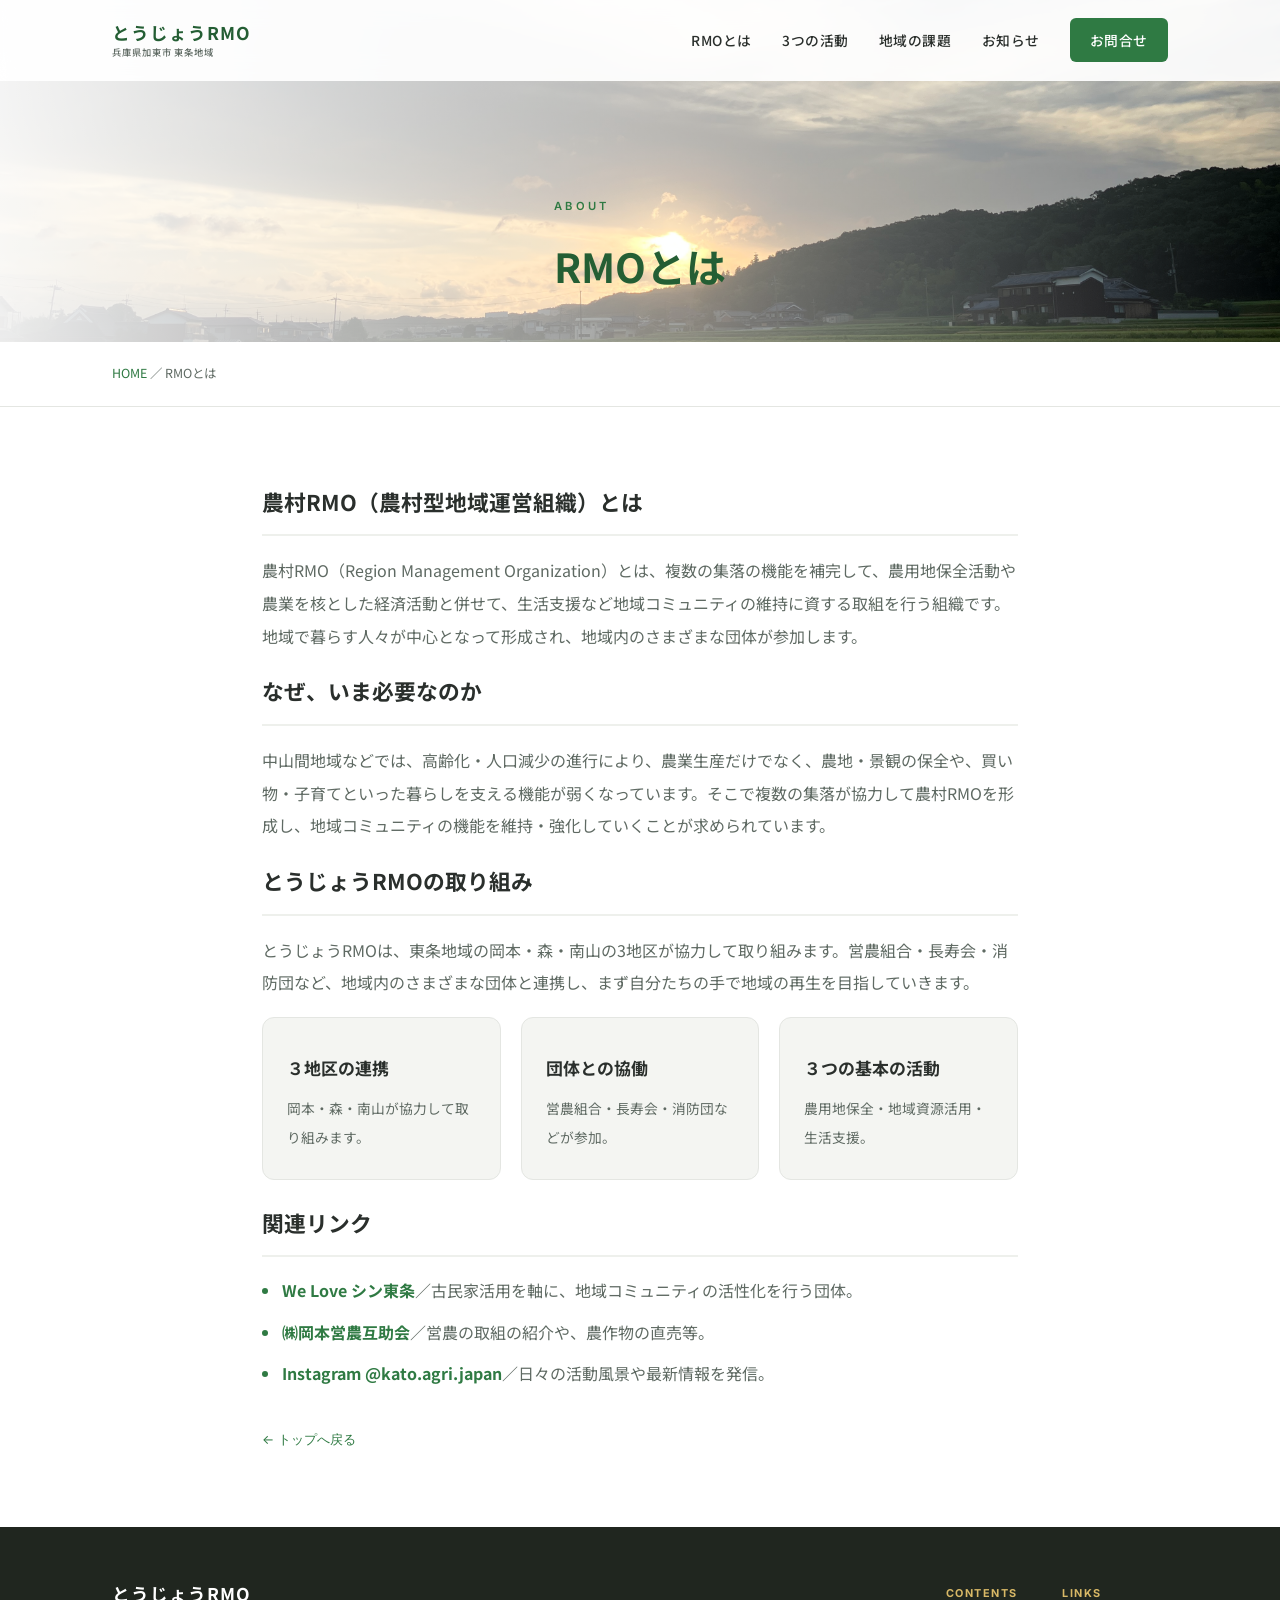
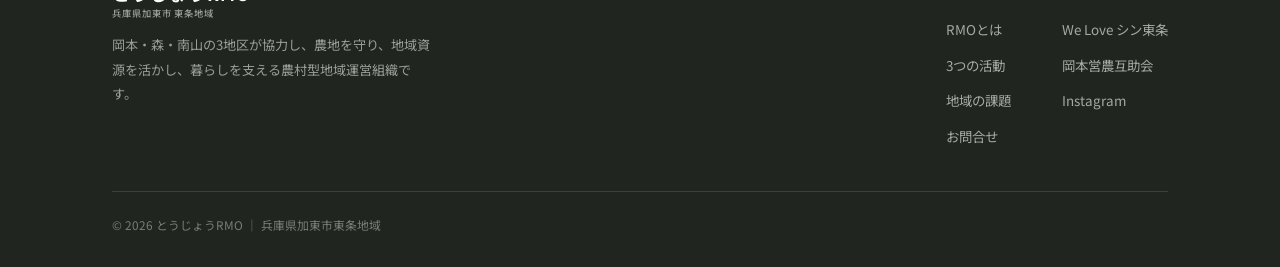
==== about.html @ 66860427 "Update about.html" ====
<!DOCTYPE html>
<html lang="ja">
<head>
<meta charset="UTF-8">
<meta name="viewport" content="width=device-width, initial-scale=1.0, viewport-fit=cover">
<title>RMOとは ｜ とうじょうRMO</title>
<meta name="description" content="農村RMO（農村型地域運営組織）とは何か。とうじょうRMOの成り立ちと、岡本・森・南山3地区の連携。">
<link rel="preconnect" href="https://fonts.googleapis.com">
<link rel="preconnect" href="https://fonts.gstatic.com" crossorigin>
<link href="https://fonts.googleapis.com/css2?family=Noto+Sans+JP:wght@400;500;600;700&family=Inter:wght@400;500;600;700&display=swap" rel="stylesheet">
<link rel="stylesheet" href="style.css">
</head>
<body>

<header id="hdr">
  <div class="wrap nav">
    <a href="index.html" class="logo">とうじょうRMO<small>兵庫県加東市 東条地域</small></a>
    <nav class="nav-links" id="navlinks">
      <a href="about.html">RMOとは</a>
      <a href="solutions.html">3つの活動</a>
      <a href="challenges.html">地域の課題</a>
      <a href="index.html#news">お知らせ</a>
      <a href="contact.html" class="btn-nav">お問合せ</a>
    </nav>
    <button class="burger" id="burger" aria-label="menu"><span></span><span></span><span></span></button>
  </div>
</header>

<section class="page-hero">
  <img src="images/hero1.jpg" alt="東条地域の田園風景">
  <div class="wrap"><span class="eyebrow">About</span><h1>RMOとは</h1></div>
</section>
<div class="crumbs"><div class="wrap"><a href="index.html">HOME</a> ／ RMOとは</div></div>

<article class="article">
  <div class="wrap" style="max-width:820px;">
    <div class="reveal">
      <h2>農村RMO（農村型地域運営組織）とは</h2>
      <p>農村RMO（Region Management Organization）とは、複数の集落の機能を補完して、農用地保全活動や農業を核とした経済活動と併せて、生活支援など地域コミュニティの維持に資する取組を行う組織です。地域で暮らす人々が中心となって形成され、地域内のさまざまな団体が参加します。</p>
    </div>

    <div class="reveal">
      <h2>なぜ、いま必要なのか</h2>
      <p>中山間地域などでは、高齢化・人口減少の進行により、農業生産だけでなく、農地・景観の保全や、買い物・子育てといった暮らしを支える機能が弱くなっています。そこで複数の集落が協力して農村RMOを形成し、地域コミュニティの機能を維持・強化していくことが求められています。</p>
    </div>

    <div class="reveal">
      <h2>とうじょうRMOの取り組み</h2>
      <p>とうじょうRMOは、東条地域の岡本・森・南山の3地区が協力して取り組みます。営農組合・長寿会・消防団など、地域内のさまざまな団体と連携し、まず自分たちの手で地域の再生を目指していきます。</p>
      <div class="cards3">
        <div class="mini-card"><h3>３地区の連携</h3><p>岡本・森・南山が協力して取り組みます。</p></div>
        <div class="mini-card"><h3>団体との協働</h3><p>営農組合・長寿会・消防団などが参加。</p></div>
        <div class="mini-card"><h3>３つの基本の活動</h3><p>農用地保全・地域資源活用・生活支援。</p></div>
      </div>
    </div>

    <div class="reveal">
      <h2>関連リンク</h2>
      <ul>
        <li><b><a href="https://www.welovetojo.com/" target="_blank" rel="noopener" style="color:var(--green)">We Love シン東条</a></b>／古民家活用を軸に、地域コミュニティの活性化を行う団体。</li>
        <li><b><a href="https://sites.google.com/view/okamotoeinou/" target="_blank" rel="noopener" style="color:var(--green)">㈱岡本営農互助会</a></b>／営農の取組の紹介や、農作物の直売等。</li>
        <li><b><a href="https://www.instagram.com/kato.agri.japan/" target="_blank" rel="noopener" style="color:var(--green)">Instagram @kato.agri.japan</a></b>／日々の活動風景や最新情報を発信。</li>
      </ul>
    </div>

    <a href="index.html" class="back-link">← トップへ戻る</a>
  </div>
</article>

<footer>
  <div class="wrap">
    <div class="foot-top">
      <div>
        <div class="logo">とうじょうRMO<small>兵庫県加東市 東条地域</small></div>
        <p>岡本・森・南山の3地区が協力し、農地を守り、地域資源を活かし、暮らしを支える農村型地域運営組織です。</p>
      </div>
      <div class="foot-nav">
        <div class="foot-col">
          <h5>Contents</h5>
          <a href="about.html">RMOとは</a>
          <a href="solutions.html">3つの活動</a>
          <a href="challenges.html">地域の課題</a>
          <a href="contact.html">お問合せ</a>
        </div>
        <div class="foot-col">
          <h5>Links</h5>
          <a href="https://www.welovetojo.com/" target="_blank" rel="noopener">We Love シン東条</a>
          <a href="https://sites.google.com/view/okamotoeinou/" target="_blank" rel="noopener">岡本営農互助会</a>
          <a href="https://www.instagram.com/kato.agri.japan/" target="_blank" rel="noopener">Instagram</a>
        </div>
      </div>
    </div>
    <div class="foot-bot"><p>© 2026 とうじょうRMO ｜ 兵庫県加東市東条地域</p></div>
  </div>
</footer>

<script src="common.js"></script>
</body>
</html>
---- style.css ----
/* =========================================================
   とうじょうRMO  共通スタイル  style.css
   白ベース × 薄いグレーの、シンプルで分かりやすいデザイン
   ========================================================= */
*,*::before,*::after{margin:0;padding:0;box-sizing:border-box;}
:root{
  --green:#2f7a43;        /* 見出し・ボタン・リンク */
  --green-deep:#245e34;
  --ink:#2a2f2c;          /* 本文 */
  --ink-soft:#5f6a63;     /* 補足文 */
  --line:#e4e6e2;         /* 罫線 */
  --white:#ffffff;
  --gray:#f4f5f2;         /* 薄いグレー背景 */
  --gray2:#eef0ec;
  --gold:#b3923f;
  --ease:cubic-bezier(.22,.61,.36,1);
}
html{scroll-behavior:smooth;-webkit-font-smoothing:antialiased;}
body{
  font-family:"Noto Sans JP",sans-serif;
  color:var(--ink);
  background:var(--white);
  line-height:1.9;
  font-weight:400;
  overflow-x:hidden;
}
img{max-width:100%;display:block;}
a{color:inherit;text-decoration:none;}
.wrap{max-width:1120px;margin:0 auto;padding:0 32px;}

/* ---------- 見出し部品 ---------- */
.eyebrow{
  font-family:"Inter",sans-serif;font-weight:600;letter-spacing:.3em;
  font-size:.7rem;text-transform:uppercase;color:var(--green);
}
.sec-title{
  font-weight:700;font-size:clamp(1.5rem,3.4vw,2.1rem);
  color:var(--ink);line-height:1.5;margin-top:12px;letter-spacing:.02em;
}
.sec-lead{margin-top:16px;color:var(--ink-soft);font-weight:400;font-size:.98rem;max-width:660px;}

/* ---------- ヘッダー ---------- */
header{
  position:fixed;top:0;left:0;right:0;z-index:100;
  padding:18px 0;background:rgba(255,255,255,.92);
  backdrop-filter:blur(12px);transition:.4s var(--ease);
  border-bottom:1px solid transparent;
}
header.scrolled{padding:12px 0;border-bottom:1px solid var(--line);box-shadow:0 4px 20px -16px rgba(0,0,0,.3);}
.nav{display:flex;align-items:center;justify-content:space-between;}
.logo{display:flex;flex-direction:column;justify-content:center;
  font-weight:700;letter-spacing:.06em;font-size:1.1rem;color:var(--green-deep);
  line-height:1.3;white-space:nowrap;}
.logo small{display:block;font-family:"Noto Sans JP";font-weight:500;
  font-size:.58rem;letter-spacing:.1em;color:var(--ink-soft);margin-top:1px;white-space:nowrap;}
.nav-links{display:flex;gap:30px;align-items:center;}
.nav-links a{font-size:.86rem;font-weight:500;letter-spacing:.04em;color:var(--ink);
  position:relative;transition:color .3s;}
.nav-links a::after{content:"";position:absolute;left:0;bottom:-5px;width:0;height:2px;
  background:var(--green);transition:width .3s var(--ease);}
.nav-links a:hover{color:var(--green);}
.nav-links a:hover::after{width:100%;}
.nav-links .btn-nav{background:var(--green);color:#fff;padding:9px 20px;border-radius:6px;}
.nav-links .btn-nav::after{display:none;}
.nav-links .btn-nav:hover{background:var(--green-deep);color:#fff;}
.burger{display:none;flex-direction:column;gap:6px;background:none;border:none;cursor:pointer;padding:8px;z-index:110;}
.burger span{width:24px;height:2px;background:var(--ink);transition:.3s;}
.burger.open span:nth-child(1){transform:translateY(8px) rotate(45deg);}
.burger.open span:nth-child(2){opacity:0;}
.burger.open span:nth-child(3){transform:translateY(-8px) rotate(-45deg);}

/* ---------- ヒーロー（自動スライド） ---------- */
.hero{position:relative;height:88vh;min-height:540px;overflow:hidden;background:var(--gray);}
.slides{position:absolute;inset:0;}
.slide{position:absolute;inset:0;opacity:0;transition:opacity 1.4s var(--ease);}
.slide.active{opacity:1;}
.slide::after{content:"";position:absolute;inset:0;
  background:linear-gradient(90deg,rgba(255,255,255,.94) 0%,rgba(255,255,255,.7) 42%,rgba(255,255,255,.15) 70%,transparent 100%);}
.slide img{width:100%;height:100%;object-fit:cover;
  animation:zoom 9s ease-in-out infinite alternate;}
@keyframes zoom{from{transform:scale(1);}to{transform:scale(1.08);}}
.hero-copy{position:absolute;inset:0;z-index:3;display:flex;flex-direction:column;justify-content:center;}
.hero-copy .badge{display:inline-block;align-self:flex-start;background:var(--green);color:#fff;
  font-size:.74rem;font-weight:600;letter-spacing:.08em;padding:6px 16px;border-radius:30px;margin-bottom:22px;}
.hero-copy h1{font-weight:700;font-size:clamp(1.9rem,5vw,3.4rem);line-height:1.4;
  color:var(--green-deep);margin-bottom:20px;letter-spacing:.01em;}
.hero-copy .lead{font-weight:500;max-width:520px;color:var(--ink);font-size:clamp(.98rem,2vw,1.12rem);line-height:1.9;}
.hero-copy .sub{font-weight:400;max-width:480px;color:var(--ink-soft);font-size:.92rem;margin-top:14px;}
.hero-dots{position:absolute;bottom:24px;left:50%;transform:translateX(-50%);
  z-index:4;display:flex;gap:12px;}
.hero-dots button{width:11px;height:11px;padding:0;border:none;border-radius:50%;
  background:rgba(47,122,67,.28);cursor:pointer;transition:background .3s,transform .3s;}
.hero-dots button:hover{background:rgba(47,122,67,.55);}
.hero-dots button.active{background:var(--green);transform:scale(1.15);}

/* ---------- セクション ---------- */
.section{padding:100px 0;}
.section.gray{background:var(--gray);}

/* ---------- とうじょうRMOとは（要約ブロック） ---------- */
.intro{max-width:820px;margin:0 auto;text-align:center;}
.intro .sec-title{margin-bottom:22px;}
.intro p{color:var(--ink-soft);font-size:1rem;line-height:2.05;}
.intro .keywords{display:flex;flex-wrap:wrap;gap:12px;justify-content:center;margin-top:30px;}
.intro .keywords span{background:var(--white);border:1px solid var(--line);border-radius:30px;
  padding:8px 20px;font-size:.86rem;color:var(--green-deep);font-weight:500;}

/* ---------- 3つの活動カード ---------- */
.acts-head{text-align:center;margin-bottom:50px;}
.acts{display:grid;grid-template-columns:repeat(3,1fr);gap:24px;}
.act{background:var(--white);border:1px solid var(--line);border-radius:14px;
  padding:38px 30px;transition:transform .4s var(--ease),box-shadow .4s var(--ease);}
.act:hover{transform:translateY(-6px);box-shadow:0 24px 50px -34px rgba(0,0,0,.4);}
.act .ic{width:52px;height:52px;border-radius:12px;background:var(--gray);
  display:flex;align-items:center;justify-content:center;margin-bottom:20px;}
.act .no{font-family:"Inter";font-size:.74rem;letter-spacing:.16em;color:var(--gold);font-weight:600;}
.act h3{font-weight:700;font-size:1.24rem;color:var(--ink);margin:6px 0 16px;}
.act ul{list-style:none;display:flex;flex-direction:column;gap:9px;}
.act ul li{position:relative;padding-left:18px;font-size:.9rem;font-weight:400;color:var(--ink-soft);line-height:1.7;}
.act ul li::before{content:"";position:absolute;left:0;top:11px;width:6px;height:6px;border-radius:50%;background:var(--green);}

/* ---------- ニュース ---------- */
.news-list{border-top:1px solid var(--line);max-width:900px;}
.news-item{display:flex;gap:24px;align-items:baseline;flex-wrap:wrap;
  padding:20px 4px;border-bottom:1px solid var(--line);transition:background .3s;}
.news-item:hover{background:rgba(47,122,67,.04);}
.news-item .date{font-family:"Inter";font-size:.82rem;color:var(--ink-soft);letter-spacing:.05em;min-width:92px;}
.news-item .cat{font-size:.68rem;letter-spacing:.08em;color:var(--green);
  background:var(--gray);border-radius:20px;padding:3px 12px;white-space:nowrap;}
.news-item .title{flex:1;min-width:200px;font-size:.92rem;color:var(--ink);}
.news-item a.title:hover{color:var(--green);}

/* ---------- コンテンツ ナビ ---------- */
.menu-grid{display:grid;grid-template-columns:repeat(4,1fr);gap:16px;}
.menu-card{background:var(--white);border:1px solid var(--line);border-radius:12px;
  padding:30px 26px;display:block;transition:border .3s,transform .3s var(--ease);}
.menu-card:hover{border-color:var(--green);transform:translateY(-4px);}
.menu-card .no{font-family:"Inter";font-size:.74rem;letter-spacing:.14em;color:var(--gold);font-weight:600;}
.menu-card h3{font-weight:700;font-size:1.08rem;color:var(--ink);margin:10px 0 8px;}
.menu-card p{font-size:.84rem;color:var(--ink-soft);}
.menu-card .go{margin-top:16px;display:inline-flex;align-items:center;gap:6px;
  font-family:"Inter";font-size:.76rem;color:var(--green);transition:gap .3s;}
.menu-card:hover .go{gap:12px;}

/* ---------- CTA バンド ---------- */
.cta{background:var(--green);color:#fff;text-align:center;padding:70px 0;}
.cta h2{font-weight:700;font-size:clamp(1.4rem,3vw,1.9rem);margin-bottom:14px;}
.cta p{color:rgba(255,255,255,.85);font-weight:400;margin-bottom:28px;}
.cta .btn{background:#fff;color:var(--green-deep);}
.cta .btn:hover{background:#f0f0ec;}

/* ---------- フッター ---------- */
footer{background:#20261f;color:rgba(255,255,255,.6);padding:56px 0 30px;}
.foot-top{display:flex;justify-content:space-between;gap:36px;flex-wrap:wrap;
  padding-bottom:32px;border-bottom:1px solid rgba(255,255,255,.12);}
.foot-top .logo{color:#fff;}
.foot-top .logo small{color:rgba(255,255,255,.55);}
.foot-top p{font-size:.82rem;font-weight:400;margin-top:14px;max-width:320px;
  color:rgba(255,255,255,.55);line-height:1.9;}
.foot-nav{display:flex;gap:44px;flex-wrap:wrap;}
.foot-col h5{font-family:"Inter";font-size:.68rem;letter-spacing:.14em;
  text-transform:uppercase;color:#d8b866;margin-bottom:14px;}
.foot-col a{display:block;font-size:.84rem;font-weight:400;
  color:rgba(255,255,255,.6);margin-bottom:10px;transition:.3s;}
.foot-col a:hover{color:#fff;}
.foot-bot{display:flex;justify-content:space-between;align-items:center;padding-top:22px;flex-wrap:wrap;gap:12px;}
.foot-bot p{font-size:.74rem;font-weight:400;color:rgba(255,255,255,.4);}

/* ---------- 下層ページ ---------- */
.page-hero{position:relative;height:38vh;min-height:280px;overflow:hidden;display:flex;align-items:flex-end;background:var(--gray);}
.page-hero img{position:absolute;inset:0;width:100%;height:100%;object-fit:cover;}
.page-hero::after{content:"";position:absolute;inset:0;
  background:linear-gradient(90deg,rgba(255,255,255,.92),rgba(255,255,255,.4) 60%,transparent);}
.page-hero .wrap{position:relative;z-index:2;padding-bottom:38px;}
.page-hero h1{font-weight:700;font-size:clamp(1.7rem,4vw,2.5rem);margin-top:10px;color:var(--green-deep);}
.crumbs{padding:20px 0;font-size:.78rem;color:var(--ink-soft);border-bottom:1px solid var(--line);background:var(--white);}
.crumbs a{color:var(--green);}
.article{padding:74px 0;}
.article h2{font-weight:700;font-size:1.36rem;color:var(--ink);margin:44px 0 18px;padding-bottom:12px;border-bottom:2px solid var(--gray2);}
.article h2:first-child{margin-top:0;}
.article h3{font-weight:700;font-size:1.06rem;color:var(--green-deep);margin:28px 0 12px;}
.article p{font-weight:400;color:var(--ink-soft);margin-bottom:18px;line-height:2.05;}
.article ul{list-style:none;margin:0 0 22px;display:flex;flex-direction:column;gap:11px;}
.article ul li{position:relative;padding-left:20px;font-weight:400;color:var(--ink-soft);}
.article ul li::before{content:"";position:absolute;left:0;top:13px;width:6px;height:6px;border-radius:50%;background:var(--green);}
.article ul li b{font-weight:700;color:var(--ink);}
.cards3{display:grid;grid-template-columns:repeat(3,1fr);gap:20px;margin:12px 0 22px;}
.mini-card{background:var(--gray);border:1px solid var(--line);border-radius:12px;padding:28px 24px;}
.mini-card .no{font-family:"Inter";font-weight:600;font-size:1.4rem;color:var(--gold);}
.mini-card h3{margin:6px 0 10px;color:var(--ink);}
.mini-card p{font-size:.86rem;margin:0;}
.back-link{display:inline-flex;align-items:center;gap:8px;margin-top:18px;font-family:"Inter";font-size:.8rem;color:var(--green);}

/* ---------- お問合せフォーム ---------- */
.form{max-width:620px;}
.form label{display:block;margin-bottom:20px;font-size:.86rem;font-weight:600;color:var(--ink);}
.form input,.form textarea{width:100%;margin-top:8px;padding:13px 15px;
  border:1px solid var(--line);border-radius:8px;background:var(--white);
  font-family:inherit;font-size:.92rem;color:var(--ink);transition:border .3s;}
.form input:focus,.form textarea:focus{outline:none;border-color:var(--green);}
.form textarea{min-height:150px;resize:vertical;}
.btn{display:inline-flex;align-items:center;gap:10px;padding:14px 30px;border:none;border-radius:8px;
  background:var(--green);color:#fff;font-family:inherit;font-weight:600;font-size:.9rem;cursor:pointer;
  transition:transform .3s var(--ease),background .3s;}
.btn:hover{transform:translateY(-2px);background:var(--green-deep);}
.contact-info{margin-top:6px;display:flex;flex-direction:column;gap:12px;}
.contact-info .row{display:flex;gap:16px;font-size:.9rem;font-weight:400;color:var(--ink-soft);}
.contact-info .row b{min-width:80px;font-weight:700;color:var(--ink);}

/* ---------- reveal ---------- */
.reveal{opacity:0;transform:translateY(26px);transition:opacity .8s var(--ease),transform .8s var(--ease);}
.reveal.in{opacity:1;transform:none;}

/* ---------- レスポンシブ ---------- */
@media(max-width:820px){
  /* スマホではヘッダーを不透明な白に（ぼかし・透過をなくす） */
  header{background:#ffffff;-webkit-backdrop-filter:none;backdrop-filter:none;}
  /* メニューを全画面の白背景に（透過をなくす） */
  .nav-links{position:fixed;top:0;left:0;right:0;bottom:0;
    width:100vw;height:100vh;height:100dvh;max-width:none;
    flex-direction:column;justify-content:center;
    background:#ffffff;padding:96px 30px 40px;gap:2px;align-items:stretch;
    overflow-y:auto;-webkit-overflow-scrolling:touch;z-index:105;
    opacity:0;visibility:hidden;transform:translateY(-8px);
    transition:opacity .35s var(--ease),transform .35s var(--ease),visibility .35s;}
  .nav-links.open{opacity:1;visibility:visible;transform:none;}
  .nav-links a{padding:16px 4px;font-size:1.05rem;border-bottom:1px solid var(--line);}
  .nav-links a::after{display:none;}
  .nav-links .btn-nav{text-align:center;margin-top:18px;border-bottom:none;}
  .burger{display:flex;flex:0 0 auto;position:relative;z-index:130;}
  .logo{font-size:1rem;flex:1 1 auto;min-width:0;position:relative;z-index:130;}
  .nav{gap:16px;}
  .section{padding:66px 0;}
  .hero{height:auto;min-height:0;}
  .hero-copy{position:relative;padding:120px 40px 84px;}
  .hero-copy .lead,.hero-copy .sub{max-width:100%;}
  .slides{position:absolute;inset:0;}
  .slide::after{background:linear-gradient(180deg,rgba(255,255,255,.9),rgba(255,255,255,.72) 55%,rgba(255,255,255,.55));}
  .hero-dots{bottom:16px;}
  .acts{grid-template-columns:1fr;}
  .menu-grid{grid-template-columns:1fr 1fr;}
  .cards3{grid-template-columns:1fr;}
  .foot-top{flex-direction:column;}
}
@media(max-width:520px){
  .wrap{padding:0 20px;}
  .logo{font-size:.94rem;}
  .logo small{font-size:.54rem;}
  .hero-copy{padding:104px 28px 72px;}
  .hero-copy h1{font-size:clamp(1.5rem,6.2vw,2rem);}
  .hero-copy .badge{font-size:.68rem;padding:6px 14px;}
  .menu-grid{grid-template-columns:1fr;}
  .news-item{gap:10px 16px;}
  .news-item .date{min-width:78px;}
  .news-item .title{flex:1 1 100%;min-width:0;}
}
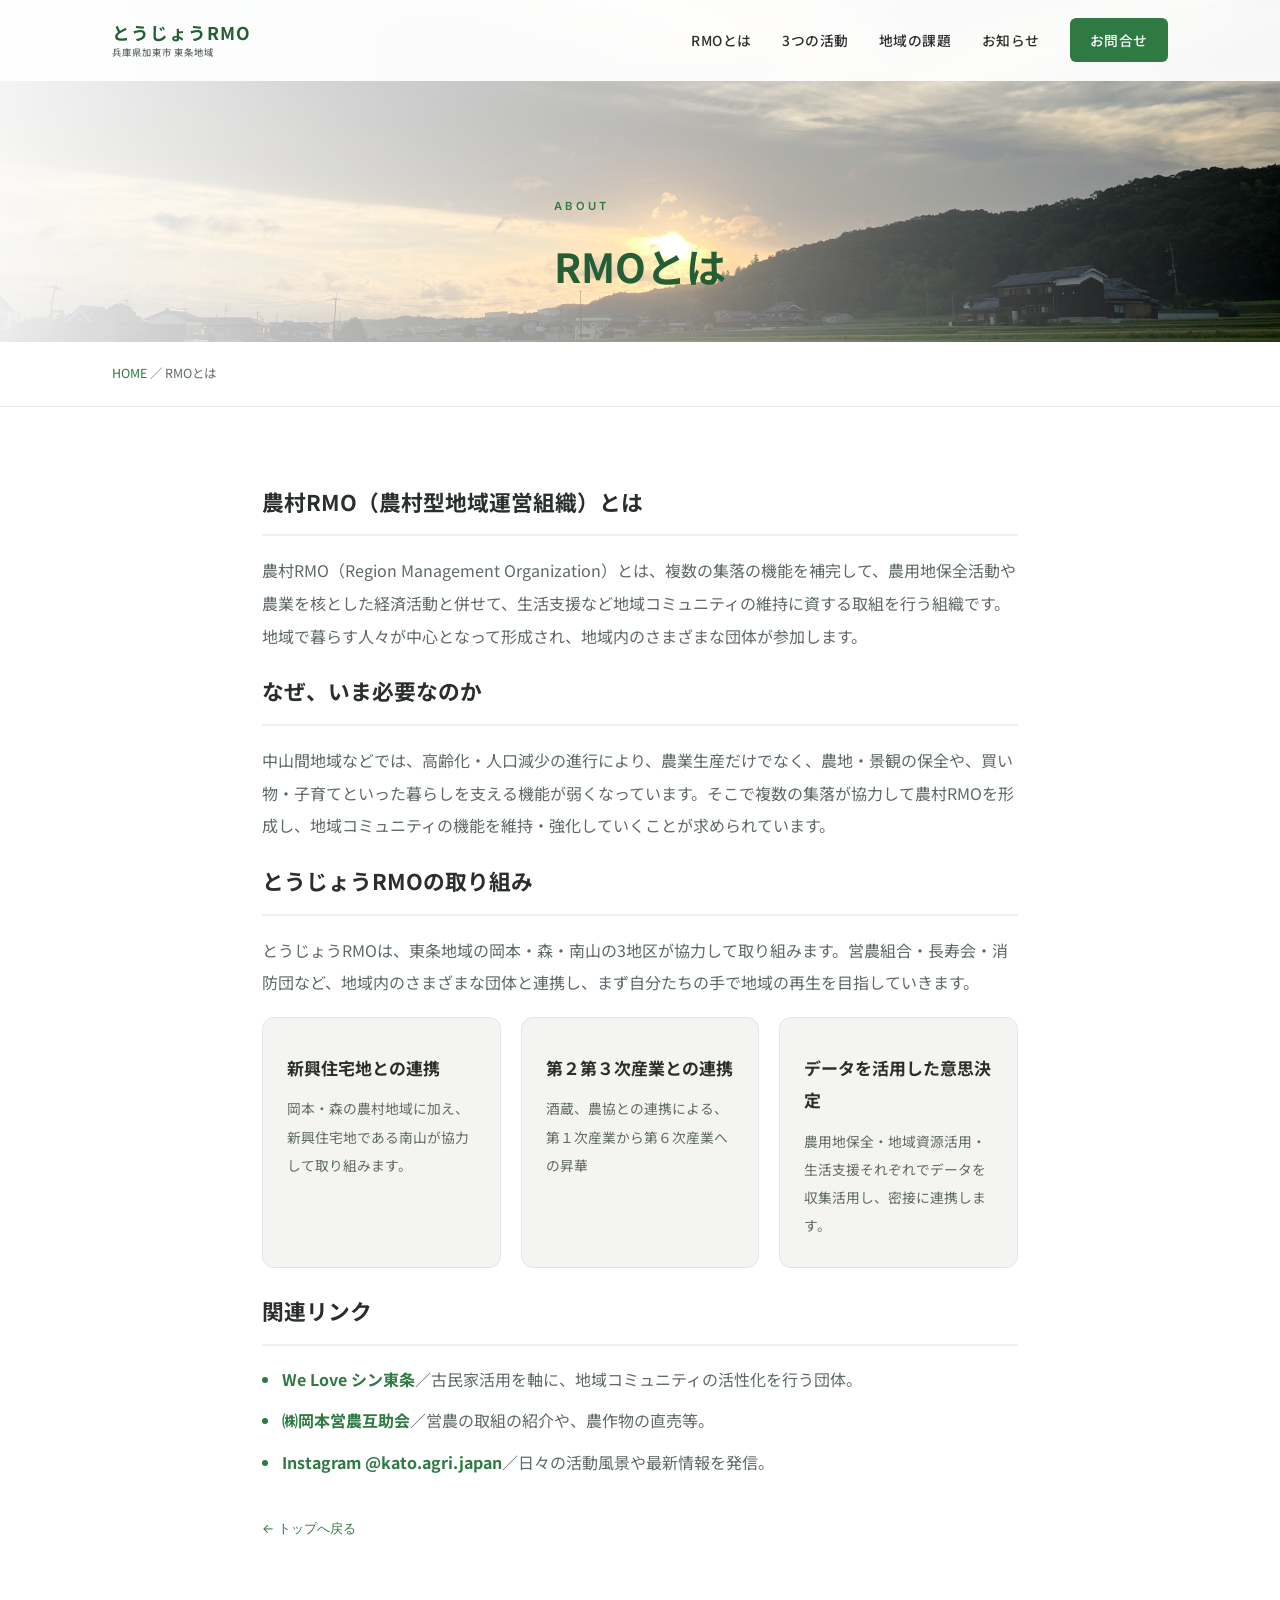
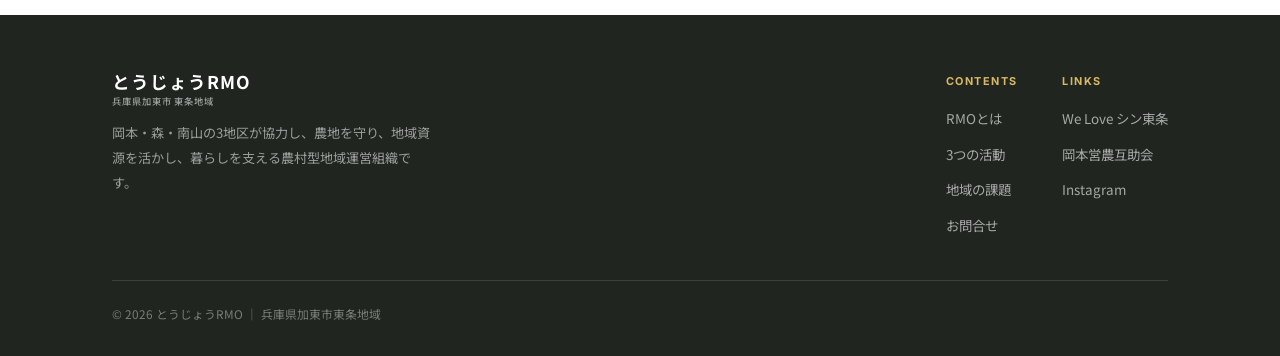
==== commit 7f1880b9: "Update about.html" ====
--- a/about.html
+++ b/about.html
@@ -48,9 +48,9 @@
       <h2>とうじょうRMOの取り組み</h2>
       <p>とうじょうRMOは、東条地域の岡本・森・南山の3地区が協力して取り組みます。営農組合・長寿会・消防団など、地域内のさまざまな団体と連携し、まず自分たちの手で地域の再生を目指していきます。</p>
       <div class="cards3">
-        <div class="mini-card"><h3>３地区の連携</h3><p>岡本・森・南山が協力して取り組みます。</p></div>
-        <div class="mini-card"><h3>団体との協働</h3><p>営農組合・長寿会・消防団などが参加。</p></div>
-        <div class="mini-card"><h3>３つの基本の活動</h3><p>農用地保全・地域資源活用・生活支援。</p></div>
+        <div class="mini-card"><h3>新興住宅地との連携</h3><p>岡本・森の農村地域に加え、新興住宅地である南山が協力して取り組みます。</p></div>
+        <div class="mini-card"><h3>第２第３次産業との連携</h3><p>酒蔵、農協との連携による、第１次産業から第６次産業への昇華</p></p></div>
+        <div class="mini-card"><h3>データを活用した意思決定</h3><p>農用地保全・地域資源活用・生活支援それぞれでデータを収集活用し、密接に連携します。</p></div>
       </div>
     </div>
 
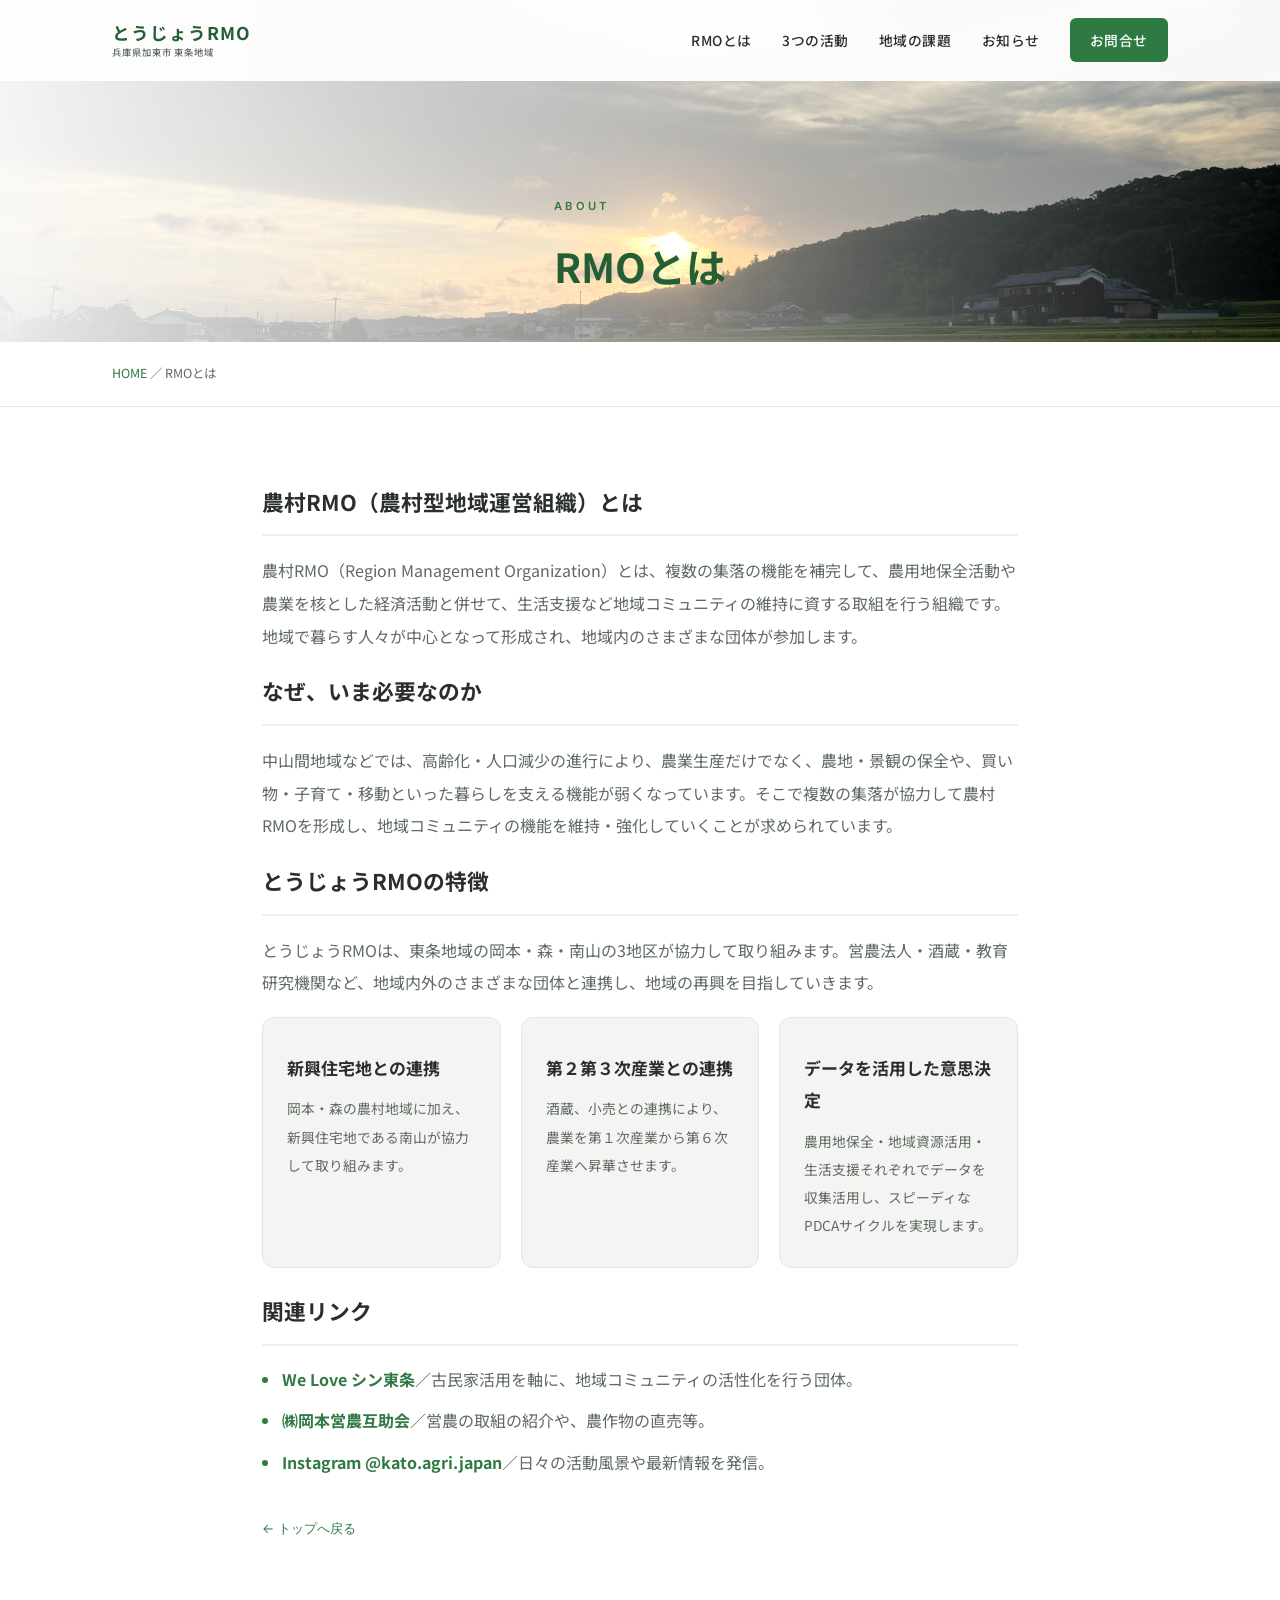
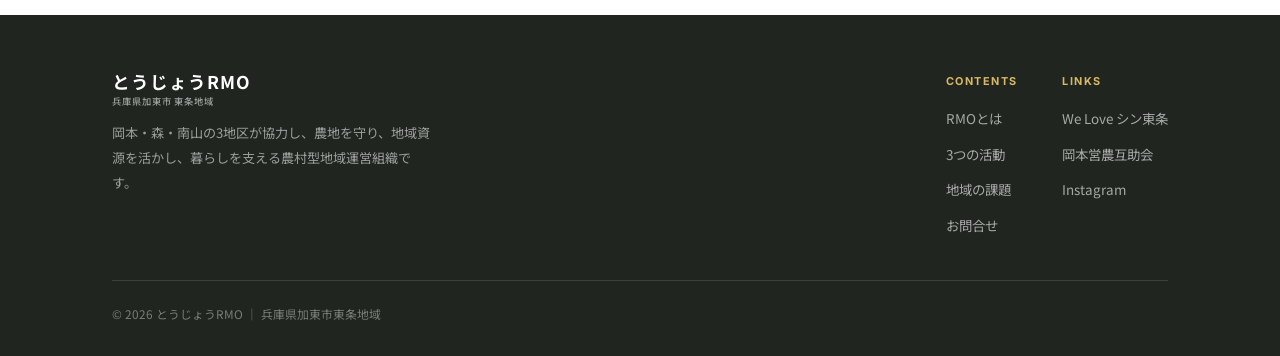
==== commit 0b0e1c67: "Update about.html" ====
--- a/about.html
+++ b/about.html
@@ -41,16 +41,16 @@
 
     <div class="reveal">
       <h2>なぜ、いま必要なのか</h2>
-      <p>中山間地域などでは、高齢化・人口減少の進行により、農業生産だけでなく、農地・景観の保全や、買い物・子育てといった暮らしを支える機能が弱くなっています。そこで複数の集落が協力して農村RMOを形成し、地域コミュニティの機能を維持・強化していくことが求められています。</p>
+      <p>中山間地域などでは、高齢化・人口減少の進行により、農業生産だけでなく、農地・景観の保全や、買い物・子育て・移動といった暮らしを支える機能が弱くなっています。そこで複数の集落が協力して農村RMOを形成し、地域コミュニティの機能を維持・強化していくことが求められています。</p>
     </div>
 
     <div class="reveal">
-      <h2>とうじょうRMOの取り組み</h2>
-      <p>とうじょうRMOは、東条地域の岡本・森・南山の3地区が協力して取り組みます。営農組合・長寿会・消防団など、地域内のさまざまな団体と連携し、まず自分たちの手で地域の再生を目指していきます。</p>
+      <h2>とうじょうRMOの特徴</h2>
+      <p>とうじょうRMOは、東条地域の岡本・森・南山の3地区が協力して取り組みます。営農法人・酒蔵・教育研究機関など、地域内外のさまざまな団体と連携し、地域の再興を目指していきます。</p>
       <div class="cards3">
         <div class="mini-card"><h3>新興住宅地との連携</h3><p>岡本・森の農村地域に加え、新興住宅地である南山が協力して取り組みます。</p></div>
-        <div class="mini-card"><h3>第２第３次産業との連携</h3><p>酒蔵、農協との連携による、第１次産業から第６次産業への昇華</p></p></div>
-        <div class="mini-card"><h3>データを活用した意思決定</h3><p>農用地保全・地域資源活用・生活支援それぞれでデータを収集活用し、密接に連携します。</p></div>
+        <div class="mini-card"><h3>第２第３次産業との連携</h3><p>酒蔵、小売との連携により、農業を第１次産業から第６次産業へ昇華させます。</p></p></div>
+        <div class="mini-card"><h3>データを活用した意思決定</h3><p>農用地保全・地域資源活用・生活支援それぞれでデータを収集活用し、スピーディなPDCAサイクルを実現します。</p></div>
       </div>
     </div>
 
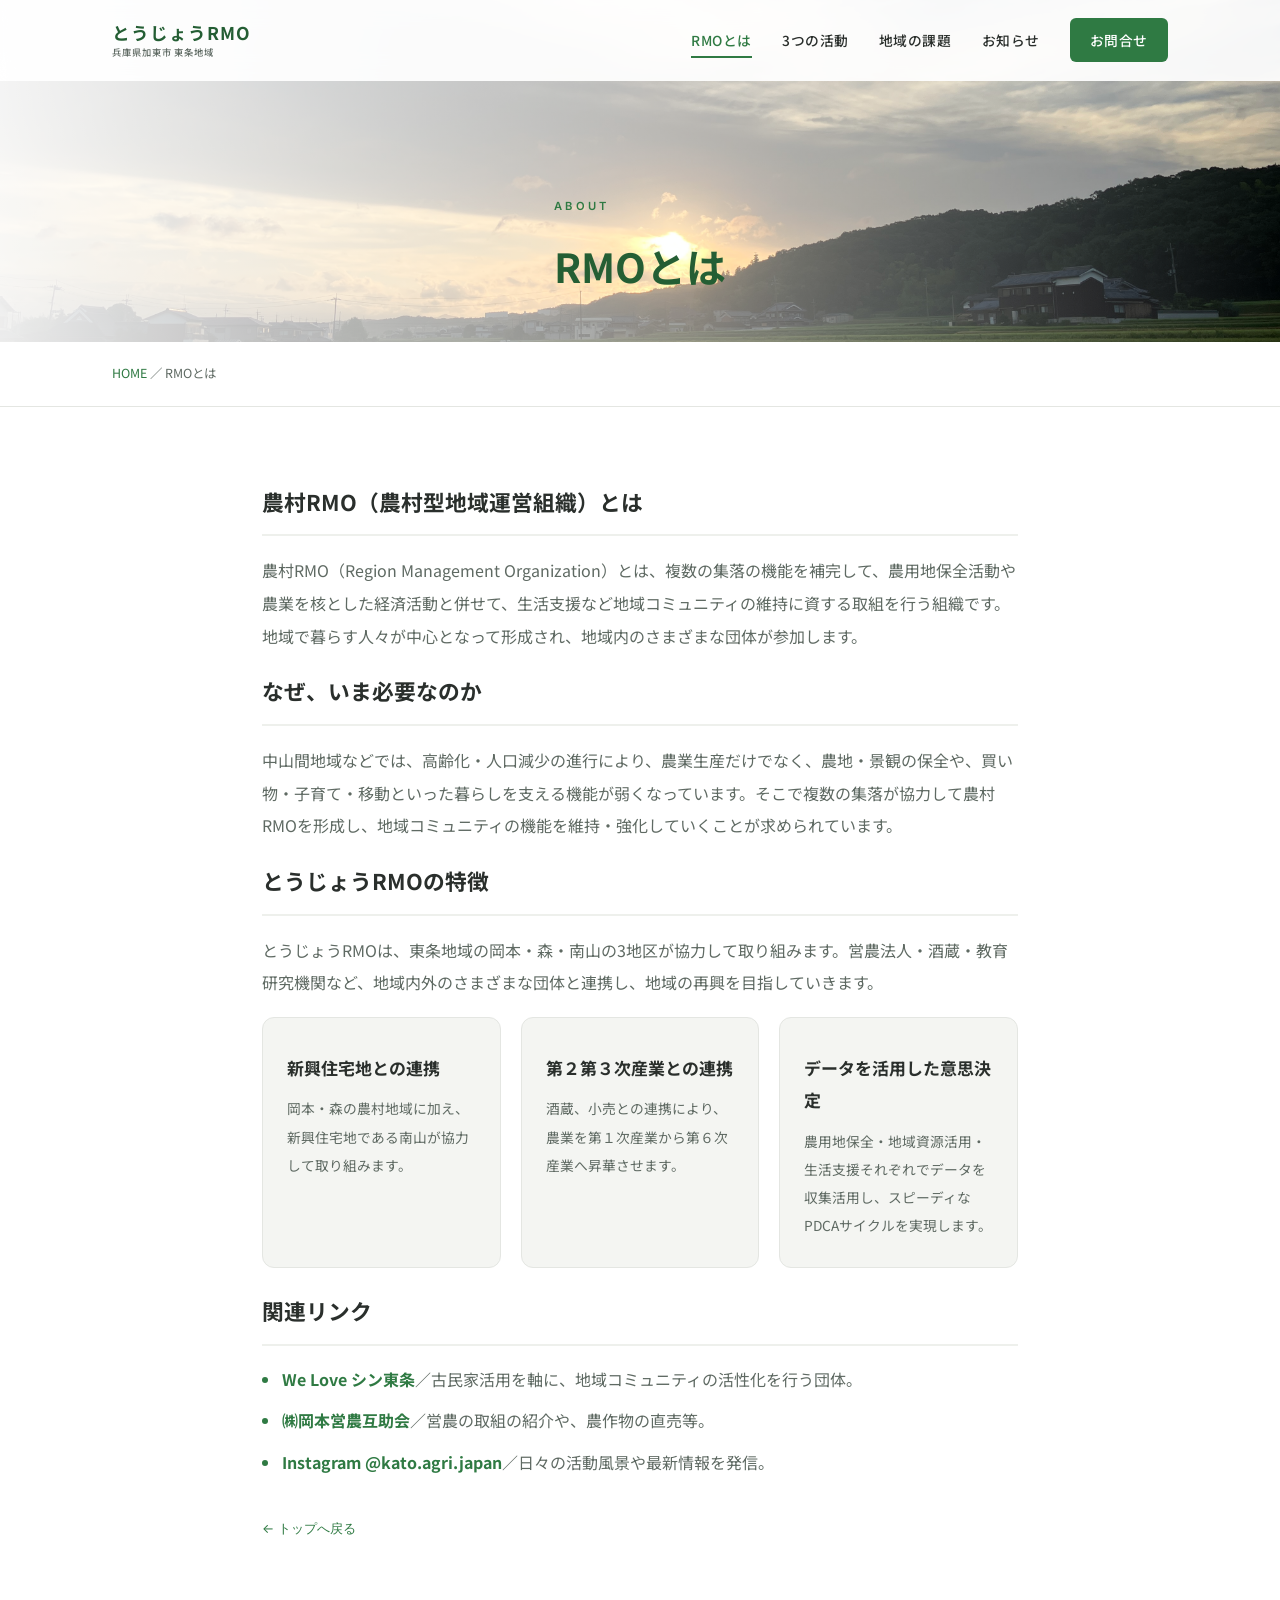
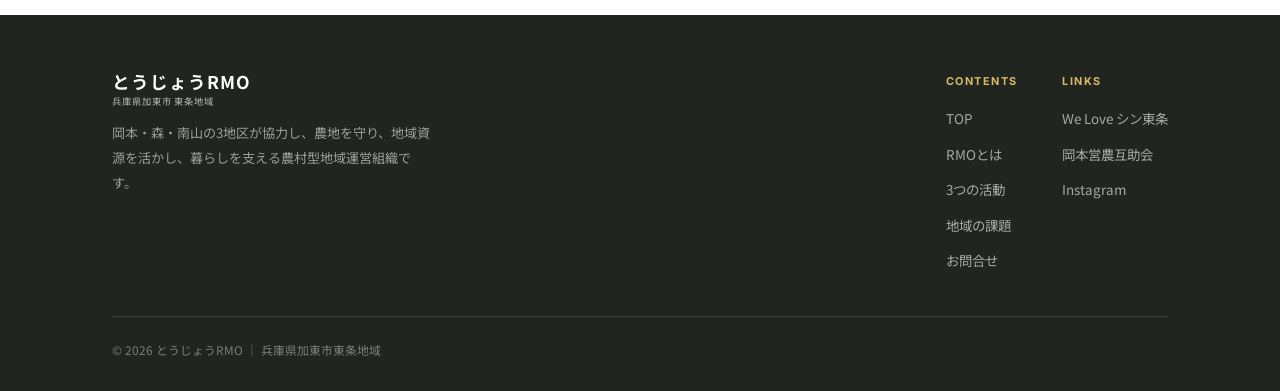
==== commit 954a518d: "Add files via upload" ====
--- a/about.html
+++ b/about.html
@@ -11,49 +11,31 @@
 <link rel="stylesheet" href="style.css">
 </head>
 <body>
-
-<header id="hdr">
-  <div class="wrap nav">
-    <a href="index.html" class="logo">とうじょうRMO<small>兵庫県加東市 東条地域</small></a>
-    <nav class="nav-links" id="navlinks">
-      <a href="about.html">RMOとは</a>
-      <a href="solutions.html">3つの活動</a>
-      <a href="challenges.html">地域の課題</a>
-      <a href="index.html#news">お知らせ</a>
-      <a href="contact.html" class="btn-nav">お問合せ</a>
-    </nav>
-    <button class="burger" id="burger" aria-label="menu"><span></span><span></span><span></span></button>
-  </div>
-</header>
-
+<div id="site-header"></div>
 <section class="page-hero">
   <img src="images/hero1.jpg" alt="東条地域の田園風景">
   <div class="wrap"><span class="eyebrow">About</span><h1>RMOとは</h1></div>
 </section>
 <div class="crumbs"><div class="wrap"><a href="index.html">HOME</a> ／ RMOとは</div></div>
-
 <article class="article">
   <div class="wrap" style="max-width:820px;">
     <div class="reveal">
       <h2>農村RMO（農村型地域運営組織）とは</h2>
       <p>農村RMO（Region Management Organization）とは、複数の集落の機能を補完して、農用地保全活動や農業を核とした経済活動と併せて、生活支援など地域コミュニティの維持に資する取組を行う組織です。地域で暮らす人々が中心となって形成され、地域内のさまざまな団体が参加します。</p>
     </div>
-
     <div class="reveal">
       <h2>なぜ、いま必要なのか</h2>
       <p>中山間地域などでは、高齢化・人口減少の進行により、農業生産だけでなく、農地・景観の保全や、買い物・子育て・移動といった暮らしを支える機能が弱くなっています。そこで複数の集落が協力して農村RMOを形成し、地域コミュニティの機能を維持・強化していくことが求められています。</p>
     </div>
-
     <div class="reveal">
       <h2>とうじょうRMOの特徴</h2>
       <p>とうじょうRMOは、東条地域の岡本・森・南山の3地区が協力して取り組みます。営農法人・酒蔵・教育研究機関など、地域内外のさまざまな団体と連携し、地域の再興を目指していきます。</p>
       <div class="cards3">
         <div class="mini-card"><h3>新興住宅地との連携</h3><p>岡本・森の農村地域に加え、新興住宅地である南山が協力して取り組みます。</p></div>
-        <div class="mini-card"><h3>第２第３次産業との連携</h3><p>酒蔵、小売との連携により、農業を第１次産業から第６次産業へ昇華させます。</p></p></div>
+        <div class="mini-card"><h3>第２第３次産業との連携</h3><p>酒蔵、小売との連携により、農業を第１次産業から第６次産業へ昇華させます。</p></div>
         <div class="mini-card"><h3>データを活用した意思決定</h3><p>農用地保全・地域資源活用・生活支援それぞれでデータを収集活用し、スピーディなPDCAサイクルを実現します。</p></div>
       </div>
     </div>
-
     <div class="reveal">
       <h2>関連リンク</h2>
       <ul>
@@ -62,38 +44,10 @@
         <li><b><a href="https://www.instagram.com/kato.agri.japan/" target="_blank" rel="noopener" style="color:var(--green)">Instagram @kato.agri.japan</a></b>／日々の活動風景や最新情報を発信。</li>
       </ul>
     </div>
-
     <a href="index.html" class="back-link">← トップへ戻る</a>
   </div>
 </article>
-
-<footer>
-  <div class="wrap">
-    <div class="foot-top">
-      <div>
-        <div class="logo">とうじょうRMO<small>兵庫県加東市 東条地域</small></div>
-        <p>岡本・森・南山の3地区が協力し、農地を守り、地域資源を活かし、暮らしを支える農村型地域運営組織です。</p>
-      </div>
-      <div class="foot-nav">
-        <div class="foot-col">
-          <h5>Contents</h5>
-          <a href="about.html">RMOとは</a>
-          <a href="solutions.html">3つの活動</a>
-          <a href="challenges.html">地域の課題</a>
-          <a href="contact.html">お問合せ</a>
-        </div>
-        <div class="foot-col">
-          <h5>Links</h5>
-          <a href="https://www.welovetojo.com/" target="_blank" rel="noopener">We Love シン東条</a>
-          <a href="https://sites.google.com/view/okamotoeinou/" target="_blank" rel="noopener">岡本営農互助会</a>
-          <a href="https://www.instagram.com/kato.agri.japan/" target="_blank" rel="noopener">Instagram</a>
-        </div>
-      </div>
-    </div>
-    <div class="foot-bot"><p>© 2026 とうじょうRMO ｜ 兵庫県加東市東条地域</p></div>
-  </div>
-</footer>
-
+<div id="site-footer"></div>
 <script src="common.js"></script>
 </body>
 </html>
--- a/style.css
+++ b/style.css
@@ -27,7 +27,6 @@
 img{max-width:100%;display:block;}
 a{color:inherit;text-decoration:none;}
 .wrap{max-width:1120px;margin:0 auto;padding:0 32px;}
-
 /* ---------- 見出し部品 ---------- */
 .eyebrow{
   font-family:"Inter",sans-serif;font-weight:600;letter-spacing:.3em;
@@ -38,7 +37,6 @@
   color:var(--ink);line-height:1.5;margin-top:12px;letter-spacing:.02em;
 }
 .sec-lead{margin-top:16px;color:var(--ink-soft);font-weight:400;font-size:.98rem;max-width:660px;}
-
 /* ---------- ヘッダー ---------- */
 header{
   position:fixed;top:0;left:0;right:0;z-index:100;
@@ -63,12 +61,15 @@
 .nav-links .btn-nav{background:var(--green);color:#fff;padding:9px 20px;border-radius:6px;}
 .nav-links .btn-nav::after{display:none;}
 .nav-links .btn-nav:hover{background:var(--green-deep);color:#fff;}
+/* いま開いているページのメニューを強調 */
+.nav-links a.current{color:var(--green);}
+.nav-links a.current::after{width:100%;}
+.nav-links .btn-nav.current{color:#fff;}
 .burger{display:none;flex-direction:column;gap:6px;background:none;border:none;cursor:pointer;padding:8px;z-index:110;}
 .burger span{width:24px;height:2px;background:var(--ink);transition:.3s;}
 .burger.open span:nth-child(1){transform:translateY(8px) rotate(45deg);}
 .burger.open span:nth-child(2){opacity:0;}
 .burger.open span:nth-child(3){transform:translateY(-8px) rotate(-45deg);}
-
 /* ---------- ヒーロー（自動スライド） ---------- */
 .hero{position:relative;height:88vh;min-height:540px;overflow:hidden;background:var(--gray);}
 .slides{position:absolute;inset:0;}
@@ -92,11 +93,9 @@
   background:rgba(47,122,67,.28);cursor:pointer;transition:background .3s,transform .3s;}
 .hero-dots button:hover{background:rgba(47,122,67,.55);}
 .hero-dots button.active{background:var(--green);transform:scale(1.15);}
-
 /* ---------- セクション ---------- */
 .section{padding:100px 0;}
 .section.gray{background:var(--gray);}
-
 /* ---------- とうじょうRMOとは（要約ブロック） ---------- */
 .intro{max-width:820px;margin:0 auto;text-align:center;}
 .intro .sec-title{margin-bottom:22px;}
@@ -104,7 +103,6 @@
 .intro .keywords{display:flex;flex-wrap:wrap;gap:12px;justify-content:center;margin-top:30px;}
 .intro .keywords span{background:var(--white);border:1px solid var(--line);border-radius:30px;
   padding:8px 20px;font-size:.86rem;color:var(--green-deep);font-weight:500;}
-
 /* ---------- 3つの活動カード ---------- */
 .acts-head{text-align:center;margin-bottom:50px;}
 .acts{display:grid;grid-template-columns:repeat(3,1fr);gap:24px;}
@@ -118,7 +116,6 @@
 .act ul{list-style:none;display:flex;flex-direction:column;gap:9px;}
 .act ul li{position:relative;padding-left:18px;font-size:.9rem;font-weight:400;color:var(--ink-soft);line-height:1.7;}
 .act ul li::before{content:"";position:absolute;left:0;top:11px;width:6px;height:6px;border-radius:50%;background:var(--green);}
-
 /* ---------- ニュース ---------- */
 .news-list{border-top:1px solid var(--line);max-width:900px;}
 .news-item{display:flex;gap:24px;align-items:baseline;flex-wrap:wrap;
@@ -129,26 +126,36 @@
   background:var(--gray);border-radius:20px;padding:3px 12px;white-space:nowrap;}
 .news-item .title{flex:1;min-width:200px;font-size:.92rem;color:var(--ink);}
 .news-item a.title:hover{color:var(--green);}
-
 /* ---------- コンテンツ ナビ ---------- */
 .menu-grid{display:grid;grid-template-columns:repeat(4,1fr);gap:16px;}
-.menu-card{background:var(--white);border:1px solid var(--line);border-radius:12px;
-  padding:30px 26px;display:block;transition:border .3s,transform .3s var(--ease);}
-.menu-card:hover{border-color:var(--green);transform:translateY(-4px);}
-.menu-card .no{font-family:"Inter";font-size:.74rem;letter-spacing:.14em;color:var(--gold);font-weight:600;}
-.menu-card h3{font-weight:700;font-size:1.08rem;color:var(--ink);margin:10px 0 8px;}
-.menu-card p{font-size:.84rem;color:var(--ink-soft);}
-.menu-card .go{margin-top:16px;display:inline-flex;align-items:center;gap:6px;
-  font-family:"Inter";font-size:.76rem;color:var(--green);transition:gap .3s;}
+/* 画像の上に文字を重ね、ヒーロー同様のグラデーション網掛けで文字をはっきりさせる */
+.menu-card{position:relative;display:block;border-radius:12px;overflow:hidden;
+  aspect-ratio:3/4;background:var(--gray);
+  transition:transform .3s var(--ease),box-shadow .3s var(--ease);}
+.menu-card:hover{transform:translateY(-4px);box-shadow:0 24px 46px -30px rgba(0,0,0,.5);}
+/* 背景いっぱいのヒーロー画像（リンク先ページと同じ画像） */
+.menu-card img{position:absolute;inset:0;width:100%;height:100%;object-fit:cover;
+  transition:transform .5s var(--ease);}
+.menu-card:hover img{transform:scale(1.06);}
+/* 網掛け（下を濃く／上を透明にした暗いグラデーション） */
+.menu-card::after{content:"";position:absolute;inset:0;
+  background:linear-gradient(180deg,rgba(20,26,18,.05) 0%,rgba(20,26,18,.35) 48%,rgba(20,26,18,.82) 100%);
+  transition:background .3s;}
+.menu-card:hover::after{background:linear-gradient(180deg,rgba(20,26,18,.1) 0%,rgba(20,26,18,.45) 48%,rgba(20,26,18,.88) 100%);}
+/* 画像の上に重ねる文字 */
+.menu-card .menu-body{position:absolute;left:0;right:0;bottom:0;z-index:2;padding:22px 22px 24px;}
+.menu-card .no{font-family:"Inter";font-size:.74rem;letter-spacing:.14em;color:#e7c877;font-weight:600;}
+.menu-card h3{font-weight:700;font-size:1.12rem;color:#fff;margin:0 0 6px;text-shadow:0 2px 8px rgba(0,0,0,.5);}
+.menu-card p{font-size:.82rem;color:rgba(255,255,255,.9);text-shadow:0 1px 6px rgba(0,0,0,.5);line-height:1.7;}
+.menu-card .go{margin-top:14px;display:inline-flex;align-items:center;gap:6px;
+  font-family:"Inter";font-size:.78rem;color:#fff;transition:gap .3s;}
 .menu-card:hover .go{gap:12px;}
-
 /* ---------- CTA バンド ---------- */
 .cta{background:var(--green);color:#fff;text-align:center;padding:70px 0;}
 .cta h2{font-weight:700;font-size:clamp(1.4rem,3vw,1.9rem);margin-bottom:14px;}
 .cta p{color:rgba(255,255,255,.85);font-weight:400;margin-bottom:28px;}
 .cta .btn{background:#fff;color:var(--green-deep);}
 .cta .btn:hover{background:#f0f0ec;}
-
 /* ---------- フッター ---------- */
 footer{background:#20261f;color:rgba(255,255,255,.6);padding:56px 0 30px;}
 .foot-top{display:flex;justify-content:space-between;gap:36px;flex-wrap:wrap;
@@ -165,7 +172,6 @@
 .foot-col a:hover{color:#fff;}
 .foot-bot{display:flex;justify-content:space-between;align-items:center;padding-top:22px;flex-wrap:wrap;gap:12px;}
 .foot-bot p{font-size:.74rem;font-weight:400;color:rgba(255,255,255,.4);}
-
 /* ---------- 下層ページ ---------- */
 .page-hero{position:relative;height:38vh;min-height:280px;overflow:hidden;display:flex;align-items:flex-end;background:var(--gray);}
 .page-hero img{position:absolute;inset:0;width:100%;height:100%;object-fit:cover;}
@@ -190,7 +196,10 @@
 .mini-card h3{margin:6px 0 10px;color:var(--ink);}
 .mini-card p{font-size:.86rem;margin:0;}
 .back-link{display:inline-flex;align-items:center;gap:8px;margin-top:18px;font-family:"Inter";font-size:.8rem;color:var(--green);}
-
+/* 各活動の一文説明（solutions.html） */
+.act-note{margin:16px 0 4px;padding:14px 18px;background:var(--gray);
+  border-left:3px solid var(--green);border-radius:0 8px 8px 0;
+  font-size:.9rem;color:var(--ink-soft);line-height:1.9;}
 /* ---------- お問合せフォーム ---------- */
 .form{max-width:620px;}
 .form label{display:block;margin-bottom:20px;font-size:.86rem;font-weight:600;color:var(--ink);}
@@ -206,11 +215,9 @@
 .contact-info{margin-top:6px;display:flex;flex-direction:column;gap:12px;}
 .contact-info .row{display:flex;gap:16px;font-size:.9rem;font-weight:400;color:var(--ink-soft);}
 .contact-info .row b{min-width:80px;font-weight:700;color:var(--ink);}
-
 /* ---------- reveal ---------- */
 .reveal{opacity:0;transform:translateY(26px);transition:opacity .8s var(--ease),transform .8s var(--ease);}
 .reveal.in{opacity:1;transform:none;}
-
 /* ---------- レスポンシブ ---------- */
 @media(max-width:820px){
   /* スマホではヘッダーを不透明な白に（ぼかし・透過をなくす） */
@@ -239,6 +246,7 @@
   .hero-dots{bottom:16px;}
   .acts{grid-template-columns:1fr;}
   .menu-grid{grid-template-columns:1fr 1fr;}
+  .menu-card{aspect-ratio:16/10;}
   .cards3{grid-template-columns:1fr;}
   .foot-top{flex-direction:column;}
 }
@@ -250,6 +258,7 @@
   .hero-copy h1{font-size:clamp(1.5rem,6.2vw,2rem);}
   .hero-copy .badge{font-size:.68rem;padding:6px 14px;}
   .menu-grid{grid-template-columns:1fr;}
+  .menu-card{aspect-ratio:16/9;}
   .news-item{gap:10px 16px;}
   .news-item .date{min-width:78px;}
   .news-item .title{flex:1 1 100%;min-width:0;}
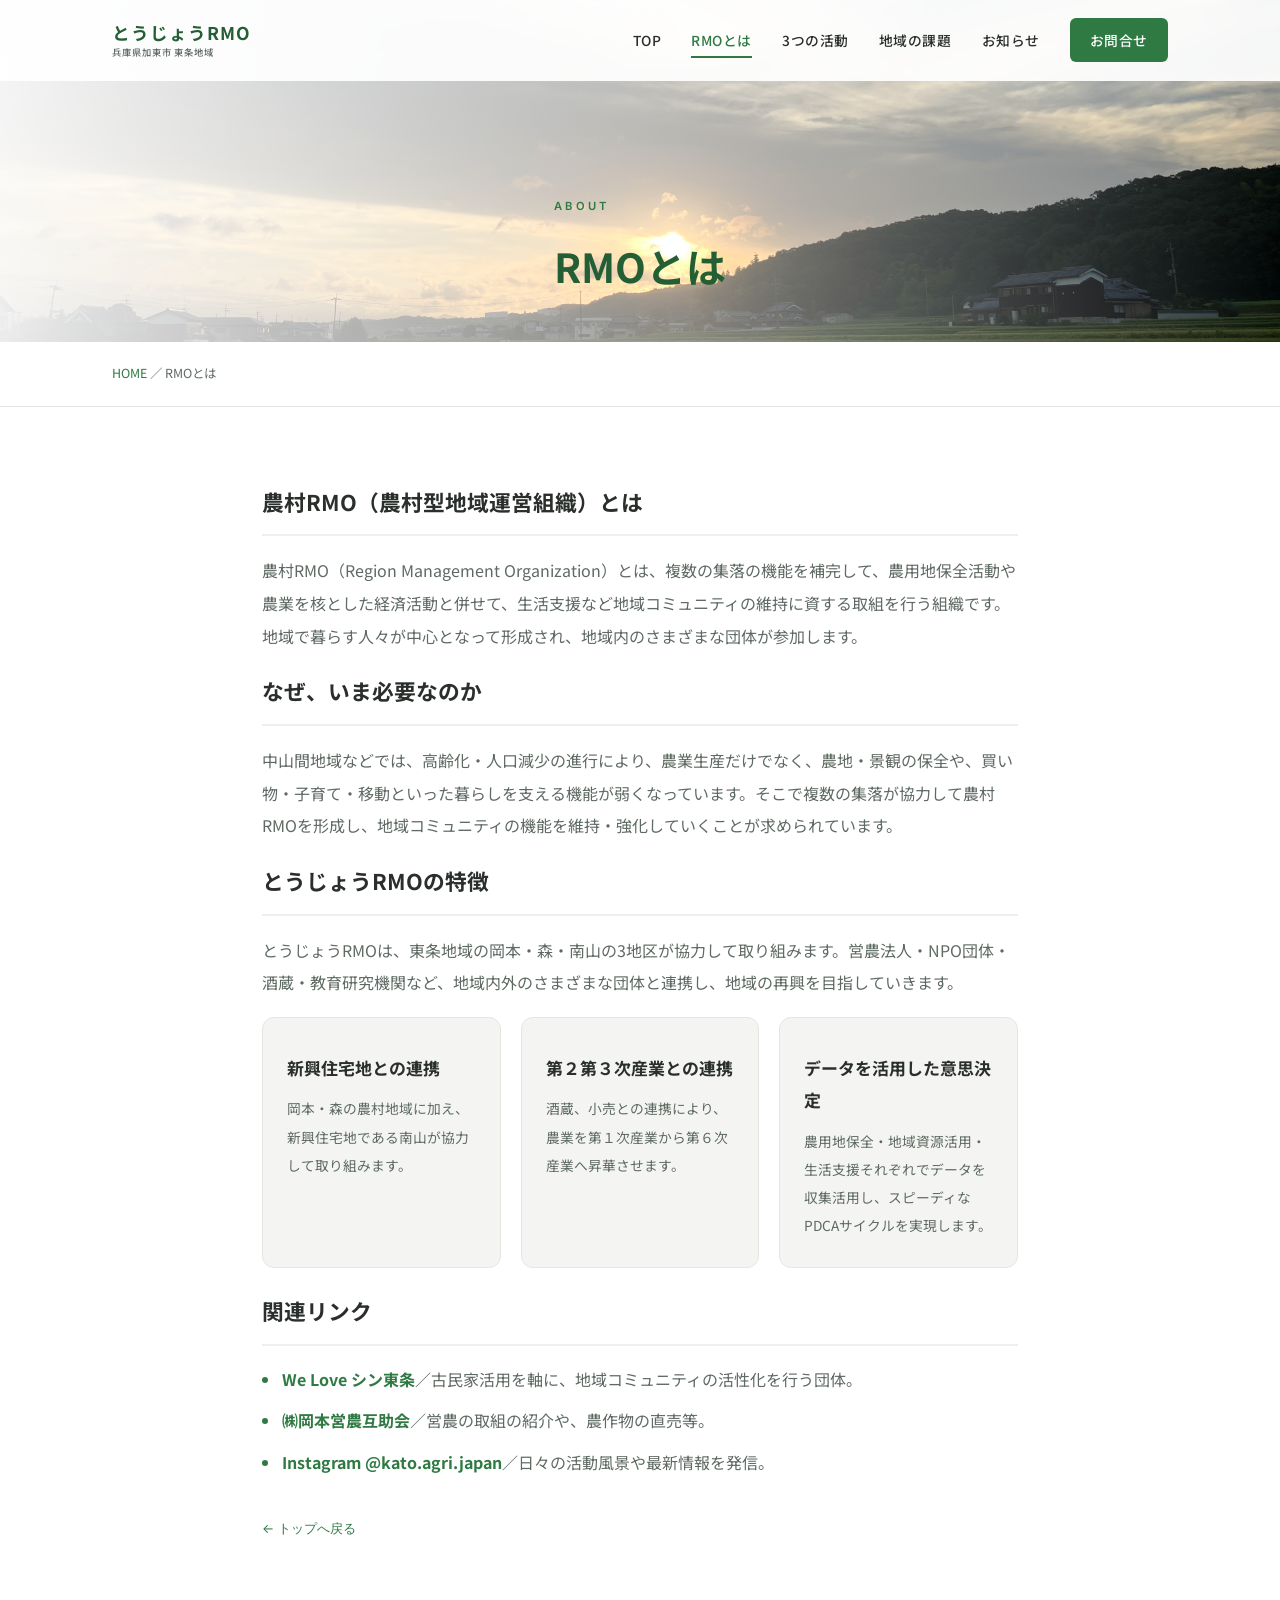
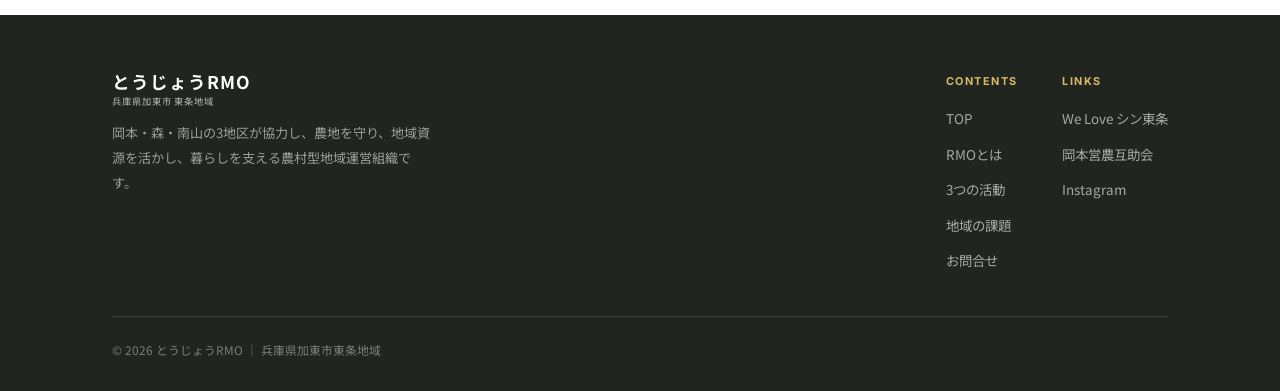
==== commit 1d9f5ce8: "Update about.html" ====
--- a/about.html
+++ b/about.html
@@ -29,7 +29,7 @@
     </div>
     <div class="reveal">
       <h2>とうじょうRMOの特徴</h2>
-      <p>とうじょうRMOは、東条地域の岡本・森・南山の3地区が協力して取り組みます。営農法人・酒蔵・教育研究機関など、地域内外のさまざまな団体と連携し、地域の再興を目指していきます。</p>
+      <p>とうじょうRMOは、東条地域の岡本・森・南山の3地区が協力して取り組みます。営農法人・NPO団体・酒蔵・教育研究機関など、地域内外のさまざまな団体と連携し、地域の再興を目指していきます。</p>
       <div class="cards3">
         <div class="mini-card"><h3>新興住宅地との連携</h3><p>岡本・森の農村地域に加え、新興住宅地である南山が協力して取り組みます。</p></div>
         <div class="mini-card"><h3>第２第３次産業との連携</h3><p>酒蔵、小売との連携により、農業を第１次産業から第６次産業へ昇華させます。</p></div>
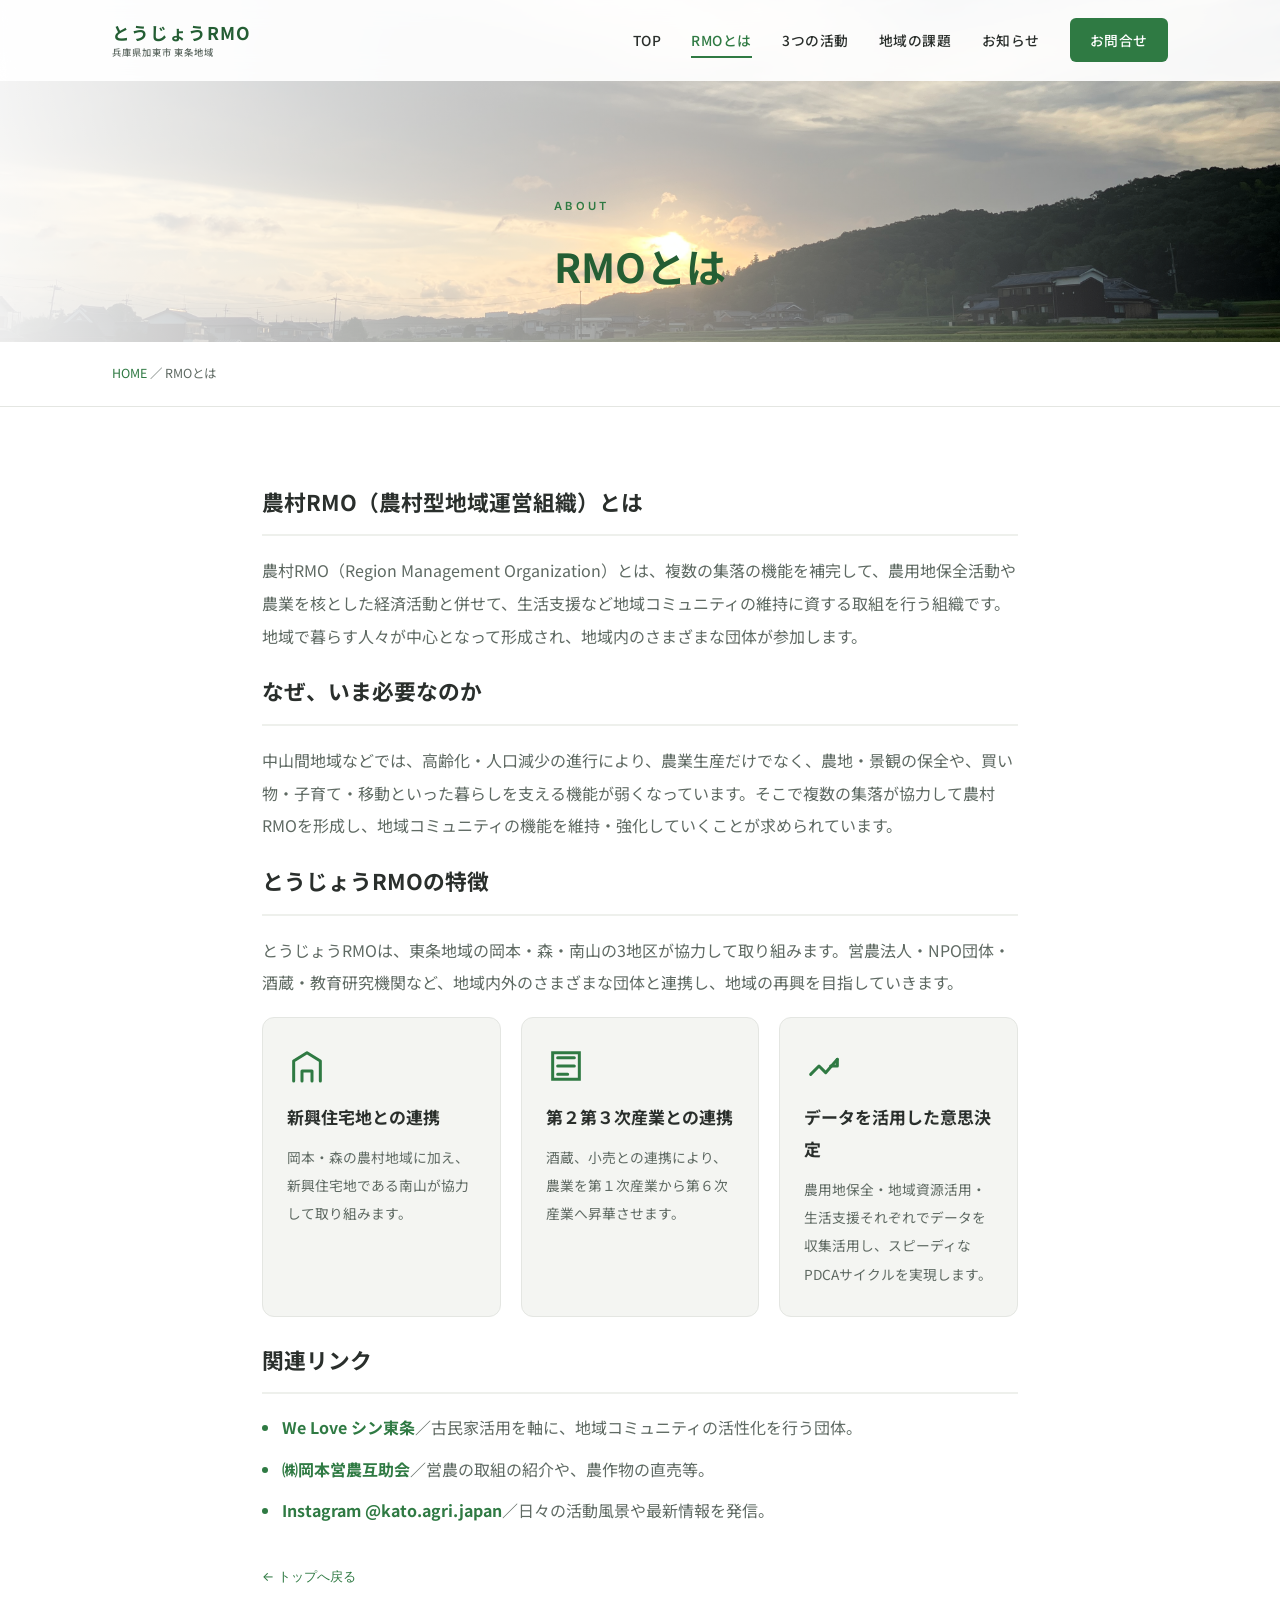
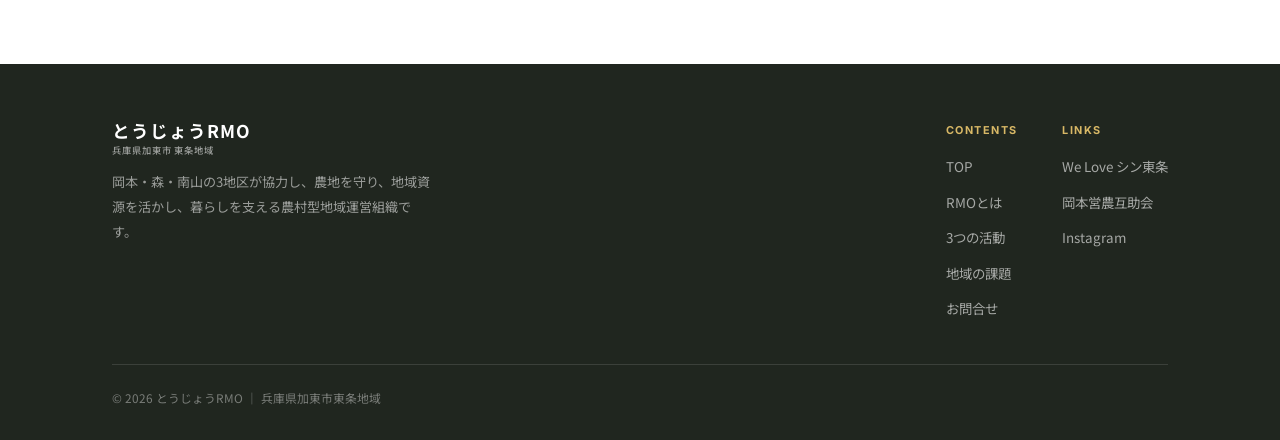
==== commit 4fac0189: "Update about.html" ====
--- a/about.html
+++ b/about.html
@@ -30,11 +30,56 @@
     <div class="reveal">
       <h2>とうじょうRMOの特徴</h2>
       <p>とうじょうRMOは、東条地域の岡本・森・南山の3地区が協力して取り組みます。営農法人・NPO団体・酒蔵・教育研究機関など、地域内外のさまざまな団体と連携し、地域の再興を目指していきます。</p>
-      <div class="cards3">
-        <div class="mini-card"><h3>新興住宅地との連携</h3><p>岡本・森の農村地域に加え、新興住宅地である南山が協力して取り組みます。</p></div>
-        <div class="mini-card"><h3>第２第３次産業との連携</h3><p>酒蔵、小売との連携により、農業を第１次産業から第６次産業へ昇華させます。</p></div>
-        <div class="mini-card"><h3>データを活用した意思決定</h3><p>農用地保全・地域資源活用・生活支援それぞれでデータを収集活用し、スピーディなPDCAサイクルを実現します。</p></div>
-      </div>
+
+  <div class="cards3">
+  <div class="mini-card">
+    <div class="mini-icon">
+      <svg width="40" height="40" viewBox="0 0 24 24" fill="none">
+        <path d="M4 21V9l8-5 8 5v12M9 21v-6h6v6"
+          stroke="#2f7a43"
+          stroke-width="1.8"
+          stroke-linecap="round"
+          stroke-linejoin="round"/>
+      </svg>
+    </div>
+    <h3>新興住宅地との連携</h3>
+    <p>岡本・森の農村地域に加え、新興住宅地である南山が協力して取り組みます。</p>
+  </div>
+  <div class="mini-card">
+    <div class="mini-icon">
+      <svg width="40" height="40" viewBox="0 0 24 24" fill="none">
+        <path d="M7 7h10M7 12h10M7 17h6"
+          stroke="#2f7a43"
+          stroke-width="1.8"
+          stroke-linecap="round"/>
+        <path d="M4 4h16v16H4z"
+          stroke="#2f7a43"
+          stroke-width="1.8"/>
+      </svg>
+    </div>
+    <h3>第２第３次産業との連携</h3>
+    <p>酒蔵、小売との連携により、農業を第１次産業から第６次産業へ昇華させます。</p>
+  </div>
+
+  <div class="mini-card">
+    <div class="mini-icon">
+      <svg width="40" height="40" viewBox="0 0 24 24" fill="none">
+        <path d="M4 17l5-5 4 4 7-8"
+          stroke="#2f7a43"
+          stroke-width="1.8"
+          stroke-linecap="round"
+          stroke-linejoin="round"/>
+        <path d="M20 8v4h-4"
+          stroke="#2f7a43"
+          stroke-width="1.8"
+          stroke-linecap="round"
+          stroke-linejoin="round"/>
+      </svg>
+    </div>
+    <h3>データを活用した意思決定</h3>
+    <p>農用地保全・地域資源活用・生活支援それぞれでデータを収集活用し、スピーディなPDCAサイクルを実現します。</p>
+  </div>
+  </div>
     </div>
     <div class="reveal">
       <h2>関連リンク</h2>
--- a/style.css
+++ b/style.css
@@ -263,3 +263,16 @@
   .news-item .date{min-width:78px;}
   .news-item .title{flex:1 1 100%;min-width:0;}
 }
+/* ---------- 汎用タグ（丸囲みラベル）：全ページで使用可 ---------- */
+.tags{display:flex;flex-wrap:wrap;gap:12px;margin-top:24px;}
+.tags span{
+  background:var(--white);
+  border:1px solid var(--line);
+  border-radius:30px;
+  padding:8px 20px;
+  font-size:.86rem;
+  color:var(--green-deep);
+  font-weight:500;
+}
+/* 中央寄せしたいときだけ付けるオプション */
+.tags.center{justify-content:center;}
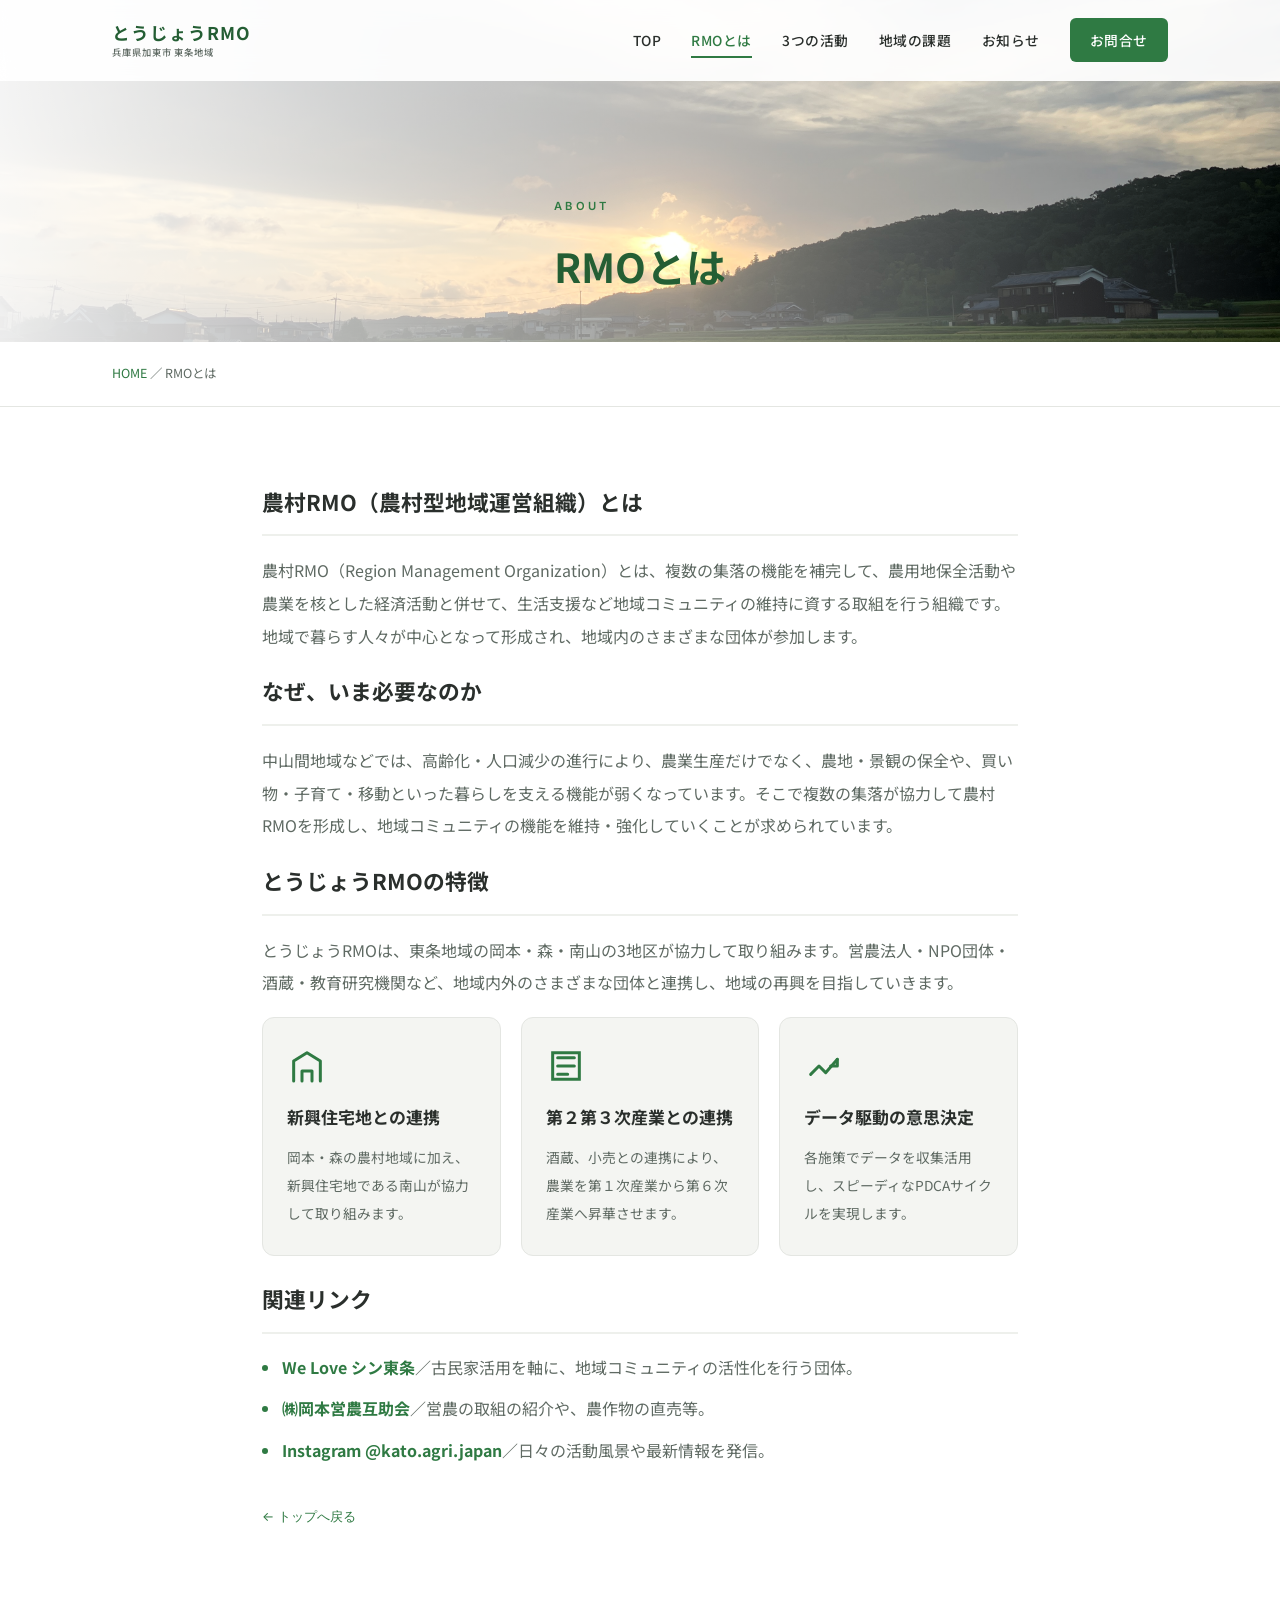
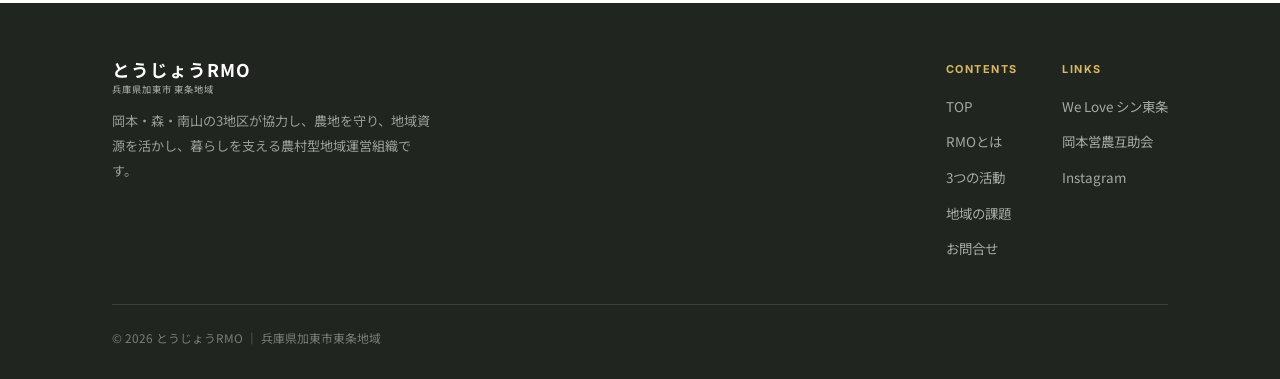
==== commit e670d17e: "Update about.html" ====
--- a/about.html
+++ b/about.html
@@ -76,8 +76,8 @@
           stroke-linejoin="round"/>
       </svg>
     </div>
-    <h3>データを活用した意思決定</h3>
-    <p>農用地保全・地域資源活用・生活支援それぞれでデータを収集活用し、スピーディなPDCAサイクルを実現します。</p>
+    <h3>データ駆動の意思決定</h3>
+    <p>各施策でデータを収集活用し、スピーディなPDCAサイクルを実現します。</p>
   </div>
   </div>
     </div>
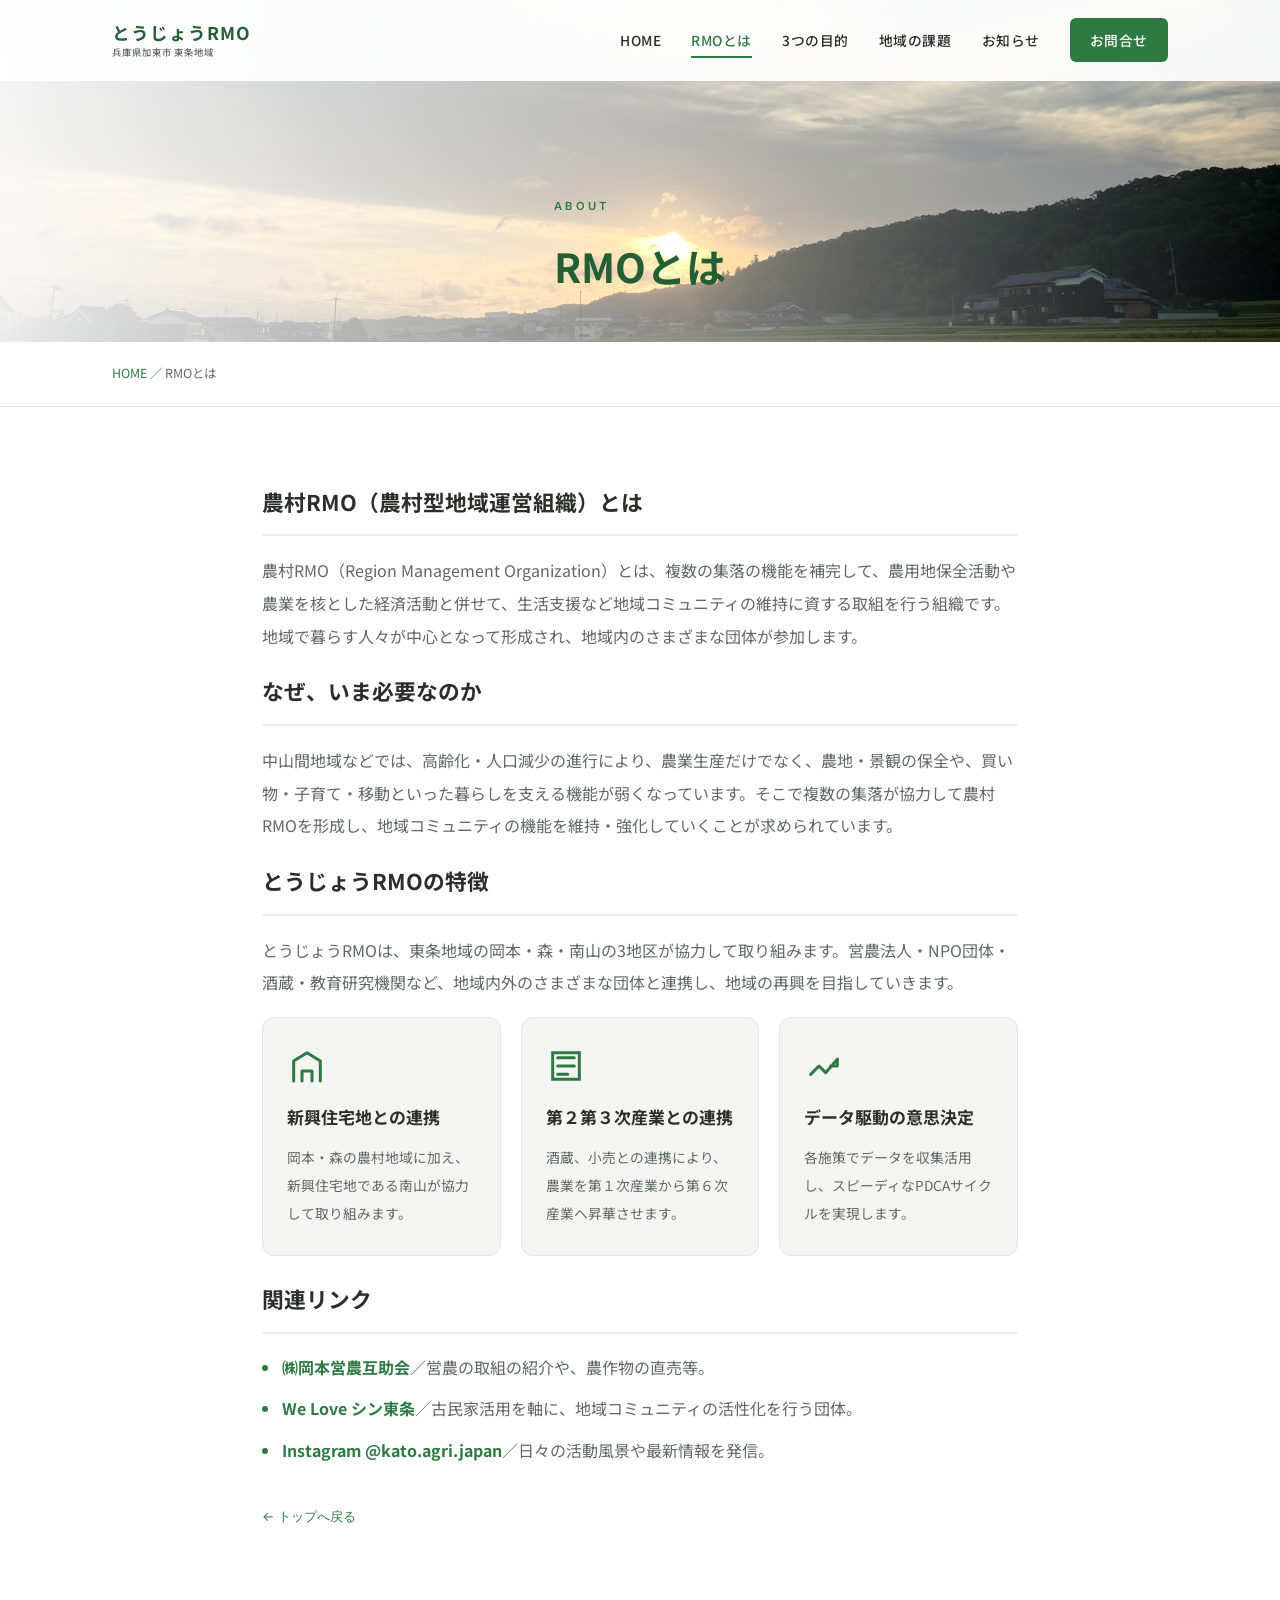
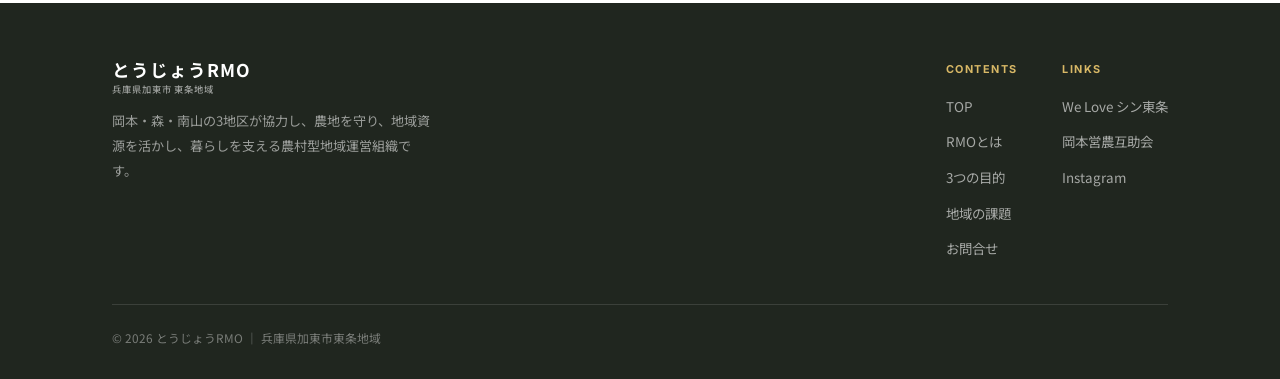
==== commit 8a7551af: "Update about.html" ====
--- a/about.html
+++ b/about.html
@@ -84,8 +84,8 @@
     <div class="reveal">
       <h2>関連リンク</h2>
       <ul>
+        <li><b><a href="https://sites.google.com/view/okamotoeinou/" target="_blank" rel="noopener" style="color:var(--green)">㈱岡本営農互助会</a></b>／営農の取組の紹介や、農作物の直売等。</li>
         <li><b><a href="https://www.welovetojo.com/" target="_blank" rel="noopener" style="color:var(--green)">We Love シン東条</a></b>／古民家活用を軸に、地域コミュニティの活性化を行う団体。</li>
-        <li><b><a href="https://sites.google.com/view/okamotoeinou/" target="_blank" rel="noopener" style="color:var(--green)">㈱岡本営農互助会</a></b>／営農の取組の紹介や、農作物の直売等。</li>
         <li><b><a href="https://www.instagram.com/kato.agri.japan/" target="_blank" rel="noopener" style="color:var(--green)">Instagram @kato.agri.japan</a></b>／日々の活動風景や最新情報を発信。</li>
       </ul>
     </div>
